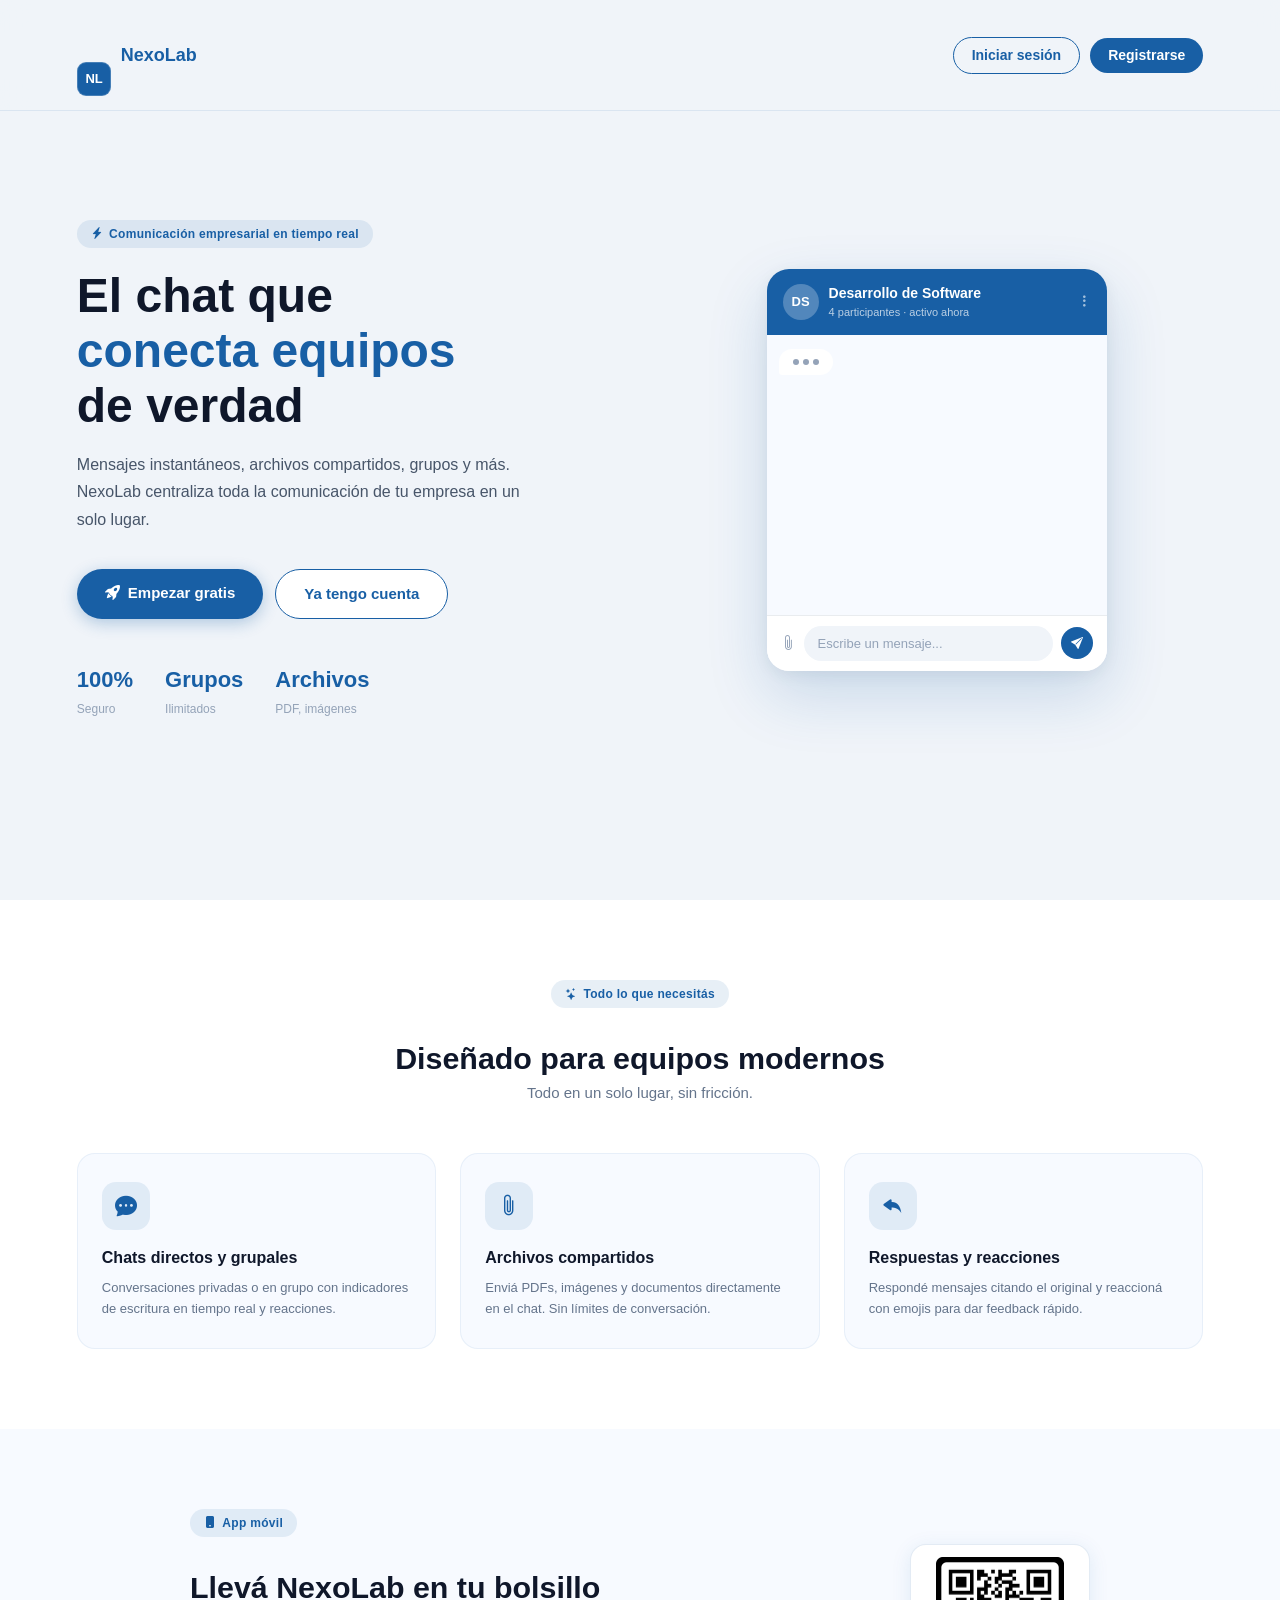
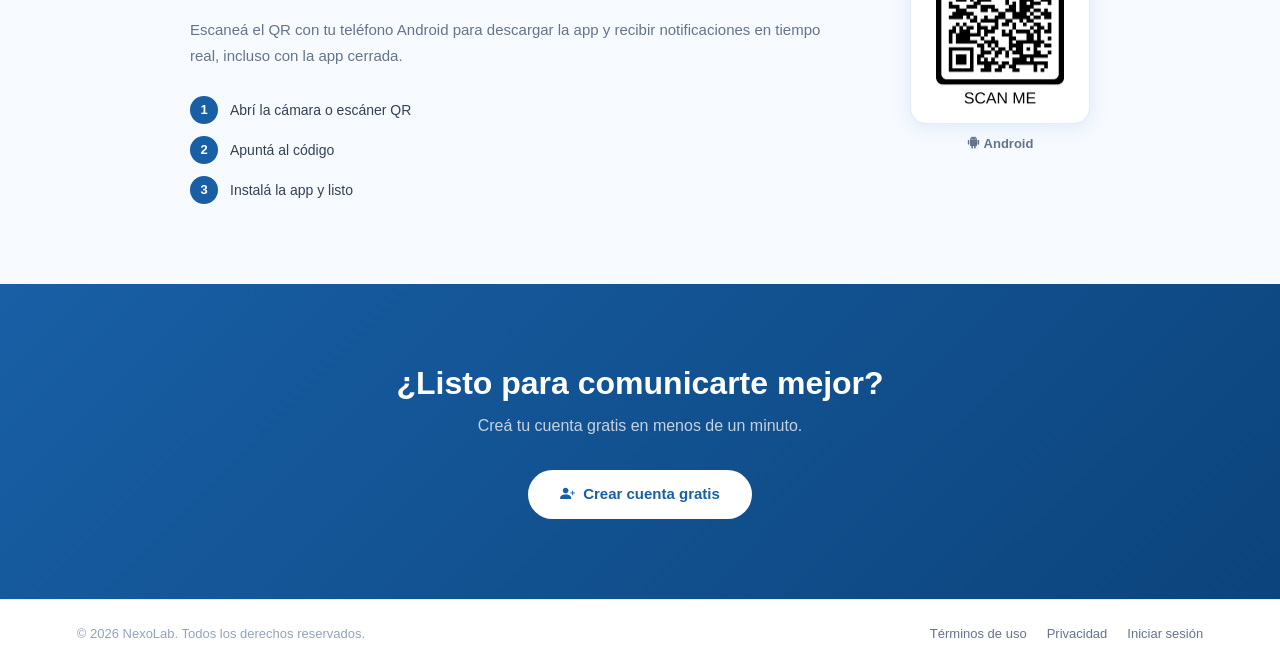
==== index.html @ 4e61223b "commit casi final" ====
<!DOCTYPE html>
<html lang="es">
<head>
  <meta charset="UTF-8"/>
  <meta name="viewport" content="width=device-width, initial-scale=1.0"/>
  <title>NexoLab — Comunicación empresarial</title>
  <link href="https://cdn.jsdelivr.net/npm/bootstrap@5.3.2/dist/css/bootstrap.min.css" rel="stylesheet"/>
  <link href="https://cdn.jsdelivr.net/npm/bootstrap-icons@1.11.3/font/bootstrap-icons.min.css" rel="stylesheet"/>
  <link href="styles.css" rel="stylesheet"/>
</head>
<body class="land-page">

  <!-- Navbar -->
  <nav class="land-nav">
    <a href="index.html" class="brand">
      <div class="brand-badge">NL</div>
      NexoLab
    </a>
    <div class="nav-links">
      <a href="login.html" class="btn-nav-login">Iniciar sesión</a>
      <a href="registro.html" class="btn-nav-reg">Registrarse</a>
    </div>
  </nav>

  <!-- Hero -->
  <section class="land-hero">
    <div class="hero-content">
      <div class="hero-badge">
        <i class="bi bi-lightning-charge-fill"></i>
        Comunicación empresarial en tiempo real
      </div>
      <h1 class="hero-title">
        El chat que<br/><span>conecta equipos</span><br/>de verdad
      </h1>
      <p class="hero-sub">
        Mensajes instantáneos, archivos compartidos, grupos y más.
        NexoLab centraliza toda la comunicación de tu empresa en un solo lugar.
      </p>
      <div class="hero-ctas">
        <a href="registro.html" class="btn-hero-primary">
          <i class="bi bi-rocket-takeoff-fill me-2"></i>Empezar gratis
        </a>
        <a href="login.html" class="btn-hero-secondary">
          Ya tengo cuenta
        </a>
      </div>
      <div class="hero-stats">
        <div class="hero-stat">
          <strong>100%</strong>
          <span>Seguro</span>
        </div>
        <div class="hero-stat">
          <strong>Grupos</strong>
          <span>Ilimitados</span>
        </div>
        <div class="hero-stat">
          <strong>Archivos</strong>
          <span>PDF, imágenes</span>
        </div>
      </div>
    </div>

    <!-- Mockup animado -->
    <div class="mockup-wrap">
      <div class="chat-mockup">
        <!-- Header -->
        <div class="mockup-header">
          <div class="mockup-avatar">DS</div>
          <div class="mockup-header-info">
            <div class="mockup-header-name">Desarrollo de Software</div>
            <div class="mockup-header-sub">4 participantes · activo ahora</div>
          </div>
          <i class="bi bi-three-dots-vertical" style="color:rgba(255,255,255,.6);font-size:14px"></i>
        </div>
        <!-- Mensajes -->
        <div class="mockup-msgs" id="mockup-msgs">
          <!-- Generados por JS -->
        </div>
        <!-- Input -->
        <div class="mockup-input-bar">
          <i class="bi bi-paperclip" style="color:#94A3B8;font-size:15px"></i>
          <div class="mockup-input">Escribe un mensaje...</div>
          <div class="mockup-send"><i class="bi bi-send-fill" style="font-size:12px"></i></div>
        </div>
      </div>
    </div>
  </section>

  <!-- Features -->
  <section class="land-features">
    <div style="text-align:center">
      <div class="hero-badge" style="justify-content:center">
        <i class="bi bi-stars"></i> Todo lo que necesitás
      </div>
      <h2 style="font-size:1.9rem;font-weight:800;color:#0F172A;margin-top:12px;margin-bottom:6px">
        Diseñado para equipos modernos
      </h2>
      <p style="color:#64748B;font-size:15px">Todo en un solo lugar, sin fricción.</p>
    </div>
    <div class="features-grid">
      <div class="feat-card">
        <div class="feat-icon"><i class="bi bi-chat-dots-fill"></i></div>
        <div class="feat-title">Chats directos y grupales</div>
        <div class="feat-desc">Conversaciones privadas o en grupo con indicadores de escritura en tiempo real y reacciones.</div>
      </div>
      <div class="feat-card">
        <div class="feat-icon"><i class="bi bi-paperclip"></i></div>
        <div class="feat-title">Archivos compartidos</div>
        <div class="feat-desc">Enviá PDFs, imágenes y documentos directamente en el chat. Sin límites de conversación.</div>
      </div>
      <div class="feat-card">
        <div class="feat-icon"><i class="bi bi-reply-fill"></i></div>
        <div class="feat-title">Respuestas y reacciones</div>
        <div class="feat-desc">Respondé mensajes citando el original y reaccioná con emojis para dar feedback rápido.</div>
      </div>
    </div>
  </section>

  <!-- Descarga app móvil -->
  <section class="land-mobile">
    <div class="mobile-inner">
      <div class="mobile-text">
        <div class="hero-badge">
          <i class="bi bi-phone-fill"></i> App móvil
        </div>
        <h2 class="mobile-title">Llevá NexoLab en tu bolsillo</h2>
        <p class="mobile-sub">
          Escaneá el QR con tu teléfono Android para descargar la app
          y recibir notificaciones en tiempo real, incluso con la app cerrada.
        </p>
        <div class="mobile-steps">
          <div class="mobile-step"><span>1</span> Abrí la cámara o escáner QR</div>
          <div class="mobile-step"><span>2</span> Apuntá al código</div>
          <div class="mobile-step"><span>3</span> Instalá la app y listo</div>
        </div>
      </div>
      <div class="mobile-qr-wrap">
        <img src="qr-app.png" alt="QR descarga NexoLab" class="qr-img"/>
        <p class="qr-label"><i class="bi bi-android2 me-1"></i>Android</p>
      </div>
    </div>
  </section>

  <!-- CTA final -->
  <section class="land-cta">
    <h2>¿Listo para comunicarte mejor?</h2>
    <p>Creá tu cuenta gratis en menos de un minuto.</p>
    <a href="registro.html" class="btn-cta-white">
      <i class="bi bi-person-plus-fill me-2"></i>Crear cuenta gratis
    </a>
  </section>

  <!-- Footer -->
  <footer class="land-footer">
    <span class="copy">&copy; 2026 NexoLab. Todos los derechos reservados.</span>
    <div class="links">
      <a href="#">Términos de uso</a>
      <a href="#">Privacidad</a>
      <a href="login.html">Iniciar sesión</a>
    </div>
  </footer>

  <script src="https://cdn.jsdelivr.net/npm/bootstrap@5.3.2/dist/js/bootstrap.bundle.min.js"></script>
  <script>
    // ── Mockup animado ──────────────────────────────────────
    const DEMO_MSGS = [
      { side:'in',  name:'María G.', ini:'MG', text:'¿Subieron el build nuevo al staging?' },
      { side:'out', text:'Sí, ya está. Probalo con el endpoint /api/v2' },
      { side:'in',  name:'Carlos R.', ini:'CR', text:'Perfecto, lo reviso ahora mismo 👍' },
      { side:'out', text:'Avisen cuando esté ok para hacer el deploy a prod' },
      { side:'in',  name:'María G.', ini:'MG', text:'Todo bien! Podemos deployar ✅' },
      { side:'out', text:'Genial. Deploy programado para las 18hs 🚀' },
    ];

    let msgIndex = 0;
    const container = document.getElementById('mockup-msgs');
    let typingEl = null;
    let animTimeout = null;

    function createTyping() {
      const el = document.createElement('div');
      el.className = 'mock-typing';
      el.style.opacity = '0';
      el.innerHTML = '<span></span><span></span><span></span>';
      return el;
    }

    function createBubble(msg) {
      const wrap = document.createElement('div');
      wrap.className = 'mock-msg ' + msg.side;
      wrap.style.opacity = '0';
      let inner = '';
      if (msg.side === 'in' && msg.name) {
        inner += `<div style="font-size:10px;color:#94A3B8;margin-bottom:2px;padding-left:2px">${msg.name}</div>`;
      }
      inner += `<div class="mock-bubble-txt">${msg.text}</div>`;
      inner += `<div class="mock-time">${currentTime()}</div>`;
      wrap.innerHTML = inner;
      return wrap;
    }

    function currentTime() {
      return new Date().toLocaleTimeString('es', { hour:'2-digit', minute:'2-digit' });
    }

    function showNext() {
      if (msgIndex >= DEMO_MSGS.length) {
        // reiniciar ciclo
        animTimeout = setTimeout(() => {
          container.innerHTML = '';
          msgIndex = 0;
          typingEl = null;
          animTimeout = setTimeout(showNext, 600);
        }, 2500);
        return;
      }

      const msg = DEMO_MSGS[msgIndex];

      // Mostrar typing indicator antes del mensaje
      typingEl = createTyping();
      container.appendChild(typingEl);
      container.scrollTop = container.scrollHeight;
      setTimeout(() => { typingEl.style.opacity = '1'; }, 50);

      animTimeout = setTimeout(() => {
        if (typingEl && typingEl.parentNode) typingEl.remove();
        typingEl = null;

        const bubble = createBubble(msg);
        container.appendChild(bubble);
        container.scrollTop = container.scrollHeight;
        // Fade in
        requestAnimationFrame(() => {
          requestAnimationFrame(() => {
            bubble.style.transition = 'opacity .3s, transform .3s';
            bubble.style.transform = 'translateY(0)';
            bubble.style.opacity = '1';
          });
        });
        bubble.style.transform = 'translateY(8px)';

        msgIndex++;
        animTimeout = setTimeout(showNext, 1400);
      }, 900);
    }

    // Iniciar animación
    setTimeout(showNext, 800);
  </script>
</body>
</html>
---- styles.css ----
/* Estilos comunes para ChatEmpresa */

:root {
  --primary: #185FA5;
  --primary-dark: #0C447C;
  --primary-light: #B5D4F4;
  --bg: #F0F4F9;
}

body {
  background: var(--bg);
  font-family: 'Segoe UI', sans-serif;
}

/* Logo */
.logo-box {
  width: 60px;
  height: 60px;
  background: var(--primary);
  border-radius: 16px;
  display: flex;
  align-items: center;
  justify-content: center;
  margin: 0 auto 12px;
}

.logo-box span {
  color: #fff;
  font-size: 20px;
  font-weight: 700;
}

/* Formularios */
.form-control:focus,
.form-select:focus {
  border-color: var(--primary);
  box-shadow: 0 0 0 3px rgba(24, 95, 165, .12);
}

.form-label {
  font-size: 13px;
  font-weight: 500;
  color: #444;
  margin-bottom: 4px;
}

/* Botones */
.btn-primary-custom {
  background: var(--primary);
  border: none;
  border-radius: 10px;
  padding: 12px;
  font-size: 15px;
  font-weight: 500;
  width: 100%;
  color: #fff;
  transition: background .2s;
}

.btn-primary-custom:hover {
  background: var(--primary-dark);
}

.btn-primary-custom:disabled {
  background: #b0c4d8;
  cursor: default;
}

/* Navbar */
.navbar {
  background: var(--primary) !important;
}

.back-link {
  color: var(--primary-light) !important;
  text-decoration: none;
  font-size: 20px;
}

.back-link:hover {
  color: #fff !important;
}

.navbar-title {
  color: #fff;
  font-size: 16px;
  font-weight: 500;
}

/* Alertas */
.alert-danger {
  font-size: 13px;
  border-radius: 8px;
}

/* Spinner */
.spinner-border-sm {
  width: 16px;
  height: 16px;
}

/* Enlaces */
.link-forgot,
.link-login a {
  font-size: 13px;
  color: var(--primary);
  text-decoration: none;
}

.link-forgot:hover,
.link-login a:hover {
  text-decoration: underline;
}

.link-login {
  font-size: 13px;
  color: #666;
  text-align: center;
  margin-top: 12px;
}

/* Divider */
.divider-text {
  display: flex;
  align-items: center;
  gap: 10px;
  color: #aaa;
  font-size: 12px;
  margin: 14px 0;
}

.divider-text hr {
  flex: 1;
  border-color: #eee;
}

/* Avatar */
.avatar {
  width: 48px;
  height: 48px;
  border-radius: 50%;
  display: flex;
  align-items: center;
  justify-content: center;
  font-size: 15px;
  font-weight: 600;
  flex-shrink: 0;
  position: relative;
}

.avatar.group {
  background: #E6F1FB;
  color: #0C447C;
}

.avatar.private {
  background: #EEEDFE;
  color: #3C3489;
}

.online-dot {
  width: 12px;
  height: 12px;
  border-radius: 50%;
  background: #22C55E;
  border: 2px solid #fff;
  position: absolute;
  bottom: 0;
  right: 0;
}

/* Tarjetas */
.conv-card,
.section-card {
  background: #fff;
  border-radius: 12px;
  padding: 14px 16px;
  border: 0.5px solid #e8e8e8;
  text-decoration: none;
  color: inherit;
  transition: box-shadow .15s, transform .1s;
}

.conv-card:hover {
  box-shadow: 0 4px 16px rgba(24, 95, 165, .1);
  transform: translateY(-1px);
}

.section-card {
  overflow: hidden;
  margin-bottom: 12px;
}

.section-label {
  font-size: 11px;
  font-weight: 600;
  color: #999;
  letter-spacing: .5px;
  text-transform: uppercase;
  padding: 12px 16px 4px;
}

/* Badges */
.unread-badge {
  background: var(--primary);
  color: #fff;
  font-size: 11px;
  font-weight: 600;
  border-radius: 10px;
  padding: 2px 7px;
  min-width: 20px;
  text-align: center;
}

.group-tag {
  background: #E6F1FB;
  color: #0C447C;
  font-size: 10px;
  font-weight: 600;
  border-radius: 4px;
  padding: 1px 6px;
}

/* ── Panel de Administración ──────────────────────────────── */
.admin-navbar {
  background: var(--primary);
  padding: 0 24px;
  height: 56px;
  display: flex;
  align-items: center;
  justify-content: space-between;
  box-shadow: 0 2px 8px rgba(0,0,0,.15);
}
.admin-navbar .brand {
  color: #fff;
  font-weight: 700;
  font-size: 17px;
  display: flex;
  align-items: center;
  gap: 10px;
}
.admin-navbar .brand span {
  background: rgba(255,255,255,.2);
  border-radius: 8px;
  padding: 4px 10px;
  font-size: 13px;
}
.admin-username { color: rgba(255,255,255,.85); font-size: 13px; }
.admin-exit-btn { background: rgba(255,255,255,.15); color: #fff; border: none; border-radius: 8px; }
.admin-exit-btn:hover { background: rgba(255,255,255,.25); color: #fff; }
.admin-container { max-width: 1100px; margin: 32px auto; padding: 0 16px; }
.admin-subtitle { font-size: 13px; }
.logo-box-sm { width: 32px; height: 32px; font-size: 12px; }

/* Stats */
.stat-card {
  background: #fff;
  border-radius: 14px;
  padding: 24px;
  box-shadow: 0 2px 12px rgba(24,95,165,.08);
  display: flex;
  align-items: center;
  gap: 16px;
}
.stat-icon {
  width: 52px; height: 52px; border-radius: 12px;
  display: flex; align-items: center; justify-content: center;
  font-size: 22px; flex-shrink: 0;
}
.stat-icon.blue   { background: #E6F1FB; color: var(--primary); }
.stat-icon.green  { background: #E1F5EE; color: #085041; }
.stat-icon.orange { background: #FAEEDA; color: #633806; }
.stat-desc { font-size: 12px; }

/* Tabla */
.table-card {
  background: #fff;
  border-radius: 14px;
  box-shadow: 0 2px 12px rgba(24,95,165,.08);
  overflow: hidden;
}
.table-card-header {
  padding: 20px 24px 16px;
  border-bottom: 1px solid #f0f0f0;
  display: flex;
  align-items: center;
  justify-content: space-between;
}
.table-title    { font-size: 15px; }
.admin-table    { font-size: 13px; }
.table-thead    { background: #f8f9fa; }
.table-col-header { font-weight: 600; color: #555; }
.td-mid         { vertical-align: middle; }
.td-actions     { vertical-align: middle; text-align: right; padding-right: 16px !important; }
.cargo-cell     { color: #444; }
.date-cell      { color: #888; font-size: 12px; }
.user-email     { font-size: 11px; }
.btn-edit       { font-size: 12px; }

/* Estado online */
.estado-indicator { display: inline-flex; align-items: center; gap: 5px; font-size: 12px; }
.estado-dot       { width: 8px; height: 8px; border-radius: 50%; display: inline-block; }

/* Badges de sector */
.sector-badge {
  font-size: 11px; font-weight: 600;
  padding: 3px 10px; border-radius: 20px; display: inline-block;
}
.sector-SISTEMAS    { background: #E6F1FB; color: #0C447C; }
.sector-RRHH        { background: #FBEAF0; color: #72243E; }
.sector-FINANZAS    { background: #E1F5EE; color: #085041; }
.sector-OPERACIONES { background: #FAEEDA; color: #633806; }
.sector-SIN_ASIGNAR { background: #f0f0f0; color: #888; }

/* Avatar pequeño en tabla */
.user-avatar-sm {
  width: 34px; height: 34px; border-radius: 50%;
  background: #E6F1FB; color: #0C447C;
  font-size: 12px; font-weight: 700;
  display: flex; align-items: center; justify-content: center;
  flex-shrink: 0;
}

/* Modal overlay */
.modal-overlay {
  display: none; position: fixed; inset: 0;
  background: rgba(0,0,0,.4); z-index: 1000;
  align-items: center; justify-content: center;
}
.modal-overlay.open { display: flex; }
.modal-box {
  background: #fff; border-radius: 14px;
  padding: 28px; width: 100%; max-width: 420px;
  box-shadow: 0 8px 32px rgba(0,0,0,.18);
}
.btn-admin-primary        { background: var(--primary); color: #fff; border: none; }
.btn-admin-primary:hover  { background: var(--primary-dark); color: #fff; }
.modal-box-wide           { max-width: 620px; }
.mensajes-cantidad-input  { width: 80px; }
.mensajes-list-scroll     { max-height: 400px; overflow-y: auto; }
.mensajes-label-text      { font-size: 14px; }

/* Tarjetas de mensajes en panel admin */
.msg-admin-card {
  border: 1px solid #eee;
  border-radius: 10px;
  padding: 12px 14px;
  background: #fafafa;
}
.msg-admin-card .msg-meta  { font-size: 11px; color: #aaa; }
.msg-admin-card .msg-chat  { font-size: 11px; font-weight: 600; color: var(--primary); }
.msg-admin-card .msg-body  { font-size: 13px; color: #333; margin-top: 4px; word-break: break-word; }

/* Requisitos de contraseña */
.req-item     { font-size: 12px; color: #aaa; transition: color .2s; }
.req-item.ok  { color: #198754; }
.req-item i   { margin-right: 4px; }

/* Búsqueda */
.search-wrap    { position: relative; }
.search-wrap .bi { position: absolute; left: 11px; top: 50%; transform: translateY(-50%); color: #aaa; }
.search-input {
  border: 1px solid #e0e0e0; border-radius: 8px;
  padding: 7px 14px 7px 36px; font-size: 13px;
  background: #f8f9fa; outline: none; width: 220px;
}

/* FAB */
.fab {
  width: 52px;
  height: 52px;
  border-radius: 50%;
  background: var(--primary);
  color: #fff;
  border: none;
  font-size: 22px;
  display: flex;
  align-items: center;
  justify-content: center;
  box-shadow: 0 4px 16px rgba(24, 95, 165, .35);
  cursor: pointer;
  transition: background .2s, transform .1s;
  flex-shrink: 0;
}

.fab:hover {
  background: var(--primary-dark);
  transform: scale(1.08);
}

/* ── Chat ────────────────────────────────────────────────── */
.chat-navbar { background: var(--primary); padding: 10px 16px; display: flex; align-items: center; gap: 12px; flex-shrink: 0; }
.back-btn { color: var(--primary-light); font-size: 20px; text-decoration: none; }
.back-btn:hover { color: #fff; }
.chat-avatar { width: 38px; height: 38px; border-radius: 50%; background: var(--primary-dark); color: var(--primary-light); display: flex; align-items: center; justify-content: center; font-size: 13px; font-weight: 600; flex-shrink: 0; }
.chat-title { color: #fff; font-size: 15px; font-weight: 600; line-height: 1.2; }
.chat-sub   { color: var(--primary-light); font-size: 11px; }

.nav-status-dot {
  width: 7px;
  height: 7px;
  border-radius: 50%;
  display: inline-block;
  flex-shrink: 0;
}
.nav-status-dot.disponible  { background: #22C55E; }
.nav-status-dot.ocupado     { background: #F59E0B; }
.nav-status-dot.en_reunion  { background: #EF4444; }
.nav-status-dot.desconectado{ background: #9CA3AF; }

.messages-area { flex: 1; overflow-y: auto; padding: 16px; display: flex; flex-direction: column; gap: 4px; }
.messages-area::-webkit-scrollbar { width: 4px; }
.messages-area::-webkit-scrollbar-thumb { background: #ccc; border-radius: 4px; }

.msg-wrap     { display: flex; flex-direction: column; }
.msg-wrap.out { align-items: flex-end; }
.msg-wrap.in  { align-items: flex-start; }

.bubble {
  max-width: 72%;
  padding: 9px 13px;
  border-radius: 16px;
  font-size: 14px;
  line-height: 1.4;
  word-break: break-word;
}
.bubble.out { background: var(--primary); color: #fff; border-bottom-right-radius: 4px; }
.bubble.in  { background: #fff; color: #1a1a2e; border-bottom-left-radius: 4px; border: 0.5px solid #e0e0e0; }

.msg-sender { font-size: 11px; font-weight: 600; color: var(--primary); margin-bottom: 3px; }
.msg-time   { font-size: 10px; margin-top: 4px; text-align: right; }
.msg-time.out { color: rgba(255,255,255,.65); }
.msg-time.in  { color: #aaa; }

.date-sep     { display: flex; align-items: center; gap: 10px; margin: 12px 0; }
.date-sep span { font-size: 11px; color: #aaa; white-space: nowrap; }
.date-sep hr  { flex: 1; border-color: #ddd; margin: 0; }

.attachment-bubble { display: flex; align-items: center; gap: 10px; background: rgba(255,255,255,.15); border-radius: 8px; padding: 8px 10px; margin-top: 6px; }
.attachment-bubble.in { background: #F0F4F9; }
.file-icon { width: 34px; height: 34px; border-radius: 7px; display: flex; align-items: center; justify-content: center; font-size: 16px; }

/* Layout flex para adjunto */
.attachment-bubble {
    display: flex;
    align-items: center;
    gap: 8px;
}

/* Vista previa de archivo antes de enviar */
.file-preview {
  margin-top: 8px;
  padding: 8px 12px;
  background: var(--input-bg, #f5f5f5);
  border-radius: 6px;
  border-left: 3px solid var(--primary);
  display: flex;
  align-items: center;
  gap: 10px;
  font-size: 13px;
  animation: slideIn 0.2s ease;
}

.file-preview i {
  color: var(--primary);
  font-size: 18px;
}

.file-preview span {
  flex: 1;
  word-break: break-all;
}

.input-bar  { background: #fff; border-top: 1px solid #e0e0e0; padding: 10px 12px; display: flex; align-items: center; gap: 8px; flex-shrink: 0; }
.msg-input  { flex: 1; border: 1px solid #ddd; border-radius: 24px; padding: 9px 16px; font-size: 14px; outline: none; resize: none; max-height: 100px; }
.msg-input:focus { border-color: var(--primary); }
.send-btn   { width: 42px; height: 42px; border-radius: 50%; background: var(--primary); color: #fff; border: none; display: flex; align-items: center; justify-content: center; font-size: 17px; cursor: pointer; flex-shrink: 0; transition: background .2s; }
.send-btn:hover { background: var(--primary-dark); }
.attach-btn { color: #aaa; font-size: 20px; background: none; border: none; cursor: pointer; padding: 4px; }
.attach-btn:hover { color: var(--primary); }

/* Búsqueda en chat */
.chat-search-bar { background: var(--primary-dark); padding: 8px 12px; display: none; align-items: center; gap: 8px; flex-shrink: 0; }
.chat-search-bar.open { display: flex; }
.chat-search-input { flex: 1; background: rgba(255,255,255,.15); border: none; border-radius: 20px; padding: 7px 14px; color: #fff; font-size: 13px; outline: none; }
.chat-search-input::placeholder { color: rgba(255,255,255,.5); }
.search-nav-count { color: rgba(255,255,255,.75); font-size: 12px; white-space: nowrap; min-width: 52px; text-align: right; }
.search-nav-btn { background: none; border: none; color: rgba(255,255,255,.75); font-size: 16px; cursor: pointer; padding: 2px 3px; line-height: 1; }
.search-nav-btn:disabled { opacity: .3; cursor: default; }
.search-nav-btn:not(:disabled):hover { color: #fff; }

mark.search-hit { background: #FFE566; color: #1a1a2e; border-radius: 2px; padding: 0 1px; }
.msg-wrap.search-current .bubble { outline: 2px solid #FFD700; outline-offset: 2px; }

/* Banner modo demo */
.demo-banner {
  background: #FFF3CD;
  border-bottom: 1px solid #FFDFA0;
  padding: 8px 16px;
  display: flex;
  align-items: center;
  gap: 8px;
  font-size: 12px;
  color: #7A4F00;
  flex-shrink: 0;
}
.demo-banner i { font-size: 14px; color: #F59E0B; flex-shrink: 0; }
.demo-banner strong { font-weight: 600; }

/* Emoji picker */
.emoji-picker {
  position: absolute;
  bottom: 64px;
  left: 12px;
  background: #fff;
  border: 1px solid #e0e0e0;
  border-radius: 14px;
  padding: 10px 12px;
  box-shadow: 0 4px 20px rgba(0,0,0,.12);
  display: none;
  flex-wrap: wrap;
  gap: 4px;
  width: 252px;
  z-index: 100;
}
.emoji-picker.open { display: flex; }
.emoji-btn {
  width: 36px; height: 36px;
  font-size: 20px;
  border: none;
  background: none;
  border-radius: 8px;
  cursor: pointer;
  display: flex;
  align-items: center;
  justify-content: center;
  transition: background .1s;
}
.emoji-btn:hover { background: #f0f4f9; }

/* ── Conversations ──────────────────────────────────────── */
.navbar-brand { color: #fff !important; font-weight: 600; font-size: 17px; }

.user-initials {
  width: 34px; height: 34px; border-radius: 50%;
  background: var(--primary-dark);
  color: var(--primary-light);
  display: flex; align-items: center; justify-content: center;
  font-size: 12px; font-weight: 600;
}

.main-layout { max-width: 860px; margin: 24px auto; padding: 0 16px; }

.search-box .form-control:focus {
  border-color: var(--primary);
  box-shadow: 0 0 0 3px rgba(24,95,165,.12);
}

.nav-tabs { border-bottom: 1px solid #e0e0e0; }
.nav-tabs .nav-link { color: #888; border: none; border-bottom: 2px solid transparent; font-size: 14px; }
.nav-tabs .nav-link.active { color: var(--primary); border-bottom-color: var(--primary); font-weight: 500; background: none; }

.conv-name    { font-size: 15px; font-weight: 500; color: #1a1a2e; }
.conv-preview { font-size: 13px; color: #888; white-space: nowrap; overflow: hidden; text-overflow: ellipsis; max-width: 260px; }
.conv-time    { font-size: 11px; color: #aaa; white-space: nowrap; }

/* ── Chat page layout ───────────────────────────────────── */
body.chat-page { height: 100vh; display: flex; flex-direction: column; overflow: hidden; }

/* ── Login page layout ──────────────────────────────────── */
body.login-page { min-height: 100vh; display: flex; margin: 0; padding: 0; }

/* ── Login split screen ─────────────────────────────────── */
.login-left {
  flex: 0 0 52%;
  background: linear-gradient(145deg, #0C447C 0%, #185FA5 55%, #2176C7 100%);
  display: flex;
  flex-direction: column;
  justify-content: center;
  padding: 60px 56px;
  position: relative;
  overflow: hidden;
}

.login-left::before,
.login-left::after {
  content: '';
  position: absolute;
  border-radius: 50%;
  background: rgba(255,255,255,.06);
}
.login-left::before { width: 420px; height: 420px; top: -120px; right: -100px; }
.login-left::after  { width: 280px; height: 280px; bottom: -80px; left: -60px; }

.brand-logo {
  width: 64px; height: 64px;
  background: rgba(255,255,255,.15);
  border-radius: 18px;
  display: flex; align-items: center; justify-content: center;
  font-size: 24px; font-weight: 800; color: #fff;
  margin-bottom: 28px;
  -webkit-backdrop-filter: blur(8px);
  backdrop-filter: blur(8px);
  border: 1px solid rgba(255,255,255,.2);
}

.brand-title {
  font-size: 2.2rem;
  font-weight: 800;
  color: #fff;
  margin-bottom: 10px;
  line-height: 1.15;
}

.brand-subtitle {
  font-size: 1rem;
  color: rgba(255,255,255,.72);
  margin-bottom: 48px;
  line-height: 1.6;
}

.feature-list { list-style: none; padding: 0; margin: 0; }
.feature-list li {
  display: flex;
  align-items: flex-start;
  gap: 14px;
  margin-bottom: 22px;
  color: rgba(255,255,255,.88);
  font-size: 0.95rem;
}

.feature-icon {
  width: 38px; height: 38px;
  background: rgba(255,255,255,.15);
  border-radius: 10px;
  display: flex; align-items: center; justify-content: center;
  font-size: 17px;
  flex-shrink: 0;
  -webkit-backdrop-filter: blur(4px);
  backdrop-filter: blur(4px);
}

.feature-text strong { display: block; font-weight: 600; color: #fff; }
.feature-text span   { font-size: 0.82rem; color: rgba(255,255,255,.65); }

.brand-badge {
  margin-top: 48px;
  display: inline-flex;
  align-items: center;
  gap: 8px;
  background: rgba(255,255,255,.1);
  border: 1px solid rgba(255,255,255,.2);
  border-radius: 20px;
  padding: 6px 16px;
  color: rgba(255,255,255,.8);
  font-size: 12px;
  -webkit-backdrop-filter: blur(4px);
  backdrop-filter: blur(4px);
}

.login-right {
  flex: 1;
  display: flex;
  align-items: center;
  justify-content: center;
  padding: 40px 32px;
  background: #fff;
}

body.dark .login-right { background: #0F172A; }

.login-form-wrap { width: 100%; max-width: 380px; }

.login-form-wrap h2 {
  font-size: 1.6rem;
  font-weight: 700;
  color: #1a1a2e;
  margin-bottom: 6px;
}
body.dark .login-form-wrap h2 { color: #E2E8F0; }

.login-form-wrap .sub {
  font-size: 14px;
  color: #888;
  margin-bottom: 32px;
}
body.dark .login-form-wrap .sub { color: #94A3B8; }

.theme-toggle-right {
  position: absolute;
  top: 20px;
  right: 24px;
  background: none;
  border: 1px solid #e0e0e0;
  color: #666;
  font-size: 16px;
  cursor: pointer;
  padding: 6px 10px;
  border-radius: 8px;
  transition: background .15s;
}
body.dark .theme-toggle-right { border-color: #334155; color: #94A3B8; }
.theme-toggle-right:hover { background: #f0f4f9; }
body.dark .theme-toggle-right:hover { background: #1E293B; }

@media (max-width: 768px) {
  .login-left  { display: none; }
  .login-right { padding: 40px 24px; }
}

/* ── Dark mode ───────────────────────────────────────────── */
body.dark {
  background: #0F172A;
  color: #E2E8F0;
}

body.dark .conv-card,
body.dark .section-card,
body.dark .modal-box,
body.dark .login-card,
body.dark .register-card,
body.dark .welcome-card,
body.dark .stat-card,
body.dark .table-card,
body.dark .msg-admin-card,
body.dark .participants-sheet {
  background: #1E293B;
  border-color: #334155;
  color: #E2E8F0;
}

body.dark .conv-name  { color: #E2E8F0; }
body.dark .conv-preview,
body.dark .conv-time  { color: #94A3B8; }
body.dark .text-muted { color: #94A3B8 !important; }
body.dark .form-label { color: #94A3B8; }

body.dark .form-control,
body.dark .msg-input,
body.dark .chat-search-input {
  background: #0F172A;
  border-color: #334155;
  color: #E2E8F0;
}
body.dark .form-control::placeholder,
body.dark .msg-input::placeholder    { color: #475569; }
body.dark .form-control:focus,
body.dark .msg-input:focus            { border-color: var(--primary); background: #0F172A; color: #E2E8F0; }

body.dark .input-group-text {
  background: #1E293B;
  border-color: #334155;
  color: #94A3B8;
}

body.dark .search-box .form-control,
body.dark .search-box .input-group-text {
  background: #1E293B;
  border-color: #334155;
  color: #E2E8F0;
}

body.dark .search-input {
  background: #1E293B;
  border-color: #334155;
  color: #E2E8F0;
}

body.dark .nav-tabs              { border-color: #334155; }
body.dark .nav-tabs .nav-link   { color: #94A3B8; }
body.dark .nav-tabs .nav-link.active { color: #60A5FA; border-bottom-color: #60A5FA; background: none; }

body.dark .messages-area { background: #0F172A; }
body.dark .bubble.in {
  background: #1E293B;
  color: #E2E8F0;
  border-color: #334155;
}
body.dark .input-bar {
  background: #1E293B;
  border-top-color: #334155;
}
body.dark .attach-btn { color: #64748B; }
body.dark .attach-btn:hover { color: var(--primary-light); }

body.dark .date-sep span { color: #64748B; }
body.dark .date-sep hr   { border-color: #334155; }

body.dark .modal-overlay { background: rgba(0,0,0,.65); }

body.dark .profile-row {
  border-color: #334155;
  color: #E2E8F0;
}
body.dark .profile-row:hover { background: #0F172A; }

body.dark .section-label { color: #64748B; }

body.dark .table         { color: #E2E8F0; }
body.dark .table-thead   { background: #0F172A; }
body.dark .table > :not(caption) > * > * { background: transparent; border-color: #334155; color: #E2E8F0; }
body.dark .table-striped > tbody > tr:nth-of-type(odd) > * { background-color: rgba(255,255,255,.03); }

body.dark .btn-light     { background: #334155; color: #E2E8F0; border-color: #475569; }
body.dark .btn-light:hover { background: #475569; }
body.dark .btn-outline-secondary { border-color: #475569; color: #94A3B8; }
body.dark .btn-outline-secondary:hover { background: #334155; color: #E2E8F0; }

body.dark footer { background: #1E293B !important; border-top-color: #334155 !important; color: #64748B; }
body.dark footer a { color: #60A5FA !important; }

body.dark .chat-dropdown {
  background: #1E293B;
  box-shadow: 0 4px 20px rgba(0,0,0,.4);
}
body.dark .chat-dropdown-item       { color: #E2E8F0; }
body.dark .chat-dropdown-item:hover { background: #0F172A; }
body.dark .chat-dropdown-item.danger       { color: #F87171; }
body.dark .chat-dropdown-item.danger:hover { background: rgba(239,68,68,.1); }

body.dark .emoji-picker {
  background: #1E293B;
  border-color: #334155;
  box-shadow: 0 4px 20px rgba(0,0,0,.4);
}
body.dark .emoji-btn:hover { background: #0F172A; }

body.dark .fab-option-label { background: #1E293B; color: #E2E8F0; box-shadow: 0 2px 8px rgba(0,0,0,.4); }
body.dark .fab-option-btn   { background: var(--primary-dark); }

body.dark .chips-container { background: #0F172A; border-color: #334155; }
body.dark .user-result-card:hover { background: #0F172A; }

body.dark .participants-sheet-header { border-color: #334155; }

body.dark .req-item       { color: #64748B; }
body.dark .req-item.ok    { color: #34D399; }

body.dark .strength-bar   { background: #334155; }

body.dark .alert-danger   { background: #2D1B1B; border-color: #7F1D1D; color: #FCA5A5; }

body.dark .admin-navbar   { background: #0C447C !important; }

/* Dark mode toggle button */
.theme-toggle {
  background: none;
  border: none;
  color: var(--primary-light);
  font-size: 18px;
  cursor: pointer;
  padding: 4px 6px;
  border-radius: 8px;
  transition: background .15s, color .15s;
  line-height: 1;
}
.theme-toggle:hover { background: rgba(255,255,255,.12); color: #fff; }

/* ── Typing indicator ───────────────────────────────────── */
.typing-indicator {
  min-height: 20px;
  padding: 0 16px 4px;
  font-size: 12px;
  color: #888;
  font-style: italic;
  flex-shrink: 0;
}
body.dark .typing-indicator { color: #94A3B8; }

/* ── Reacciones ─────────────────────────────────────────── */
.msg-bubble-row {
  display: flex;
  align-items: flex-end;
  gap: 4px;
}
.msg-wrap.out .msg-bubble-row { flex-direction: row-reverse; }

.reaction-trigger {
  opacity: 0;
  background: none;
  border: none;
  font-size: 15px;
  cursor: pointer;
  padding: 2px 4px;
  border-radius: 50%;
  transition: opacity .15s, background .1s;
  flex-shrink: 0;
}
.msg-wrap:hover .reaction-trigger { opacity: 1; }
.reaction-trigger:hover { background: rgba(0,0,0,.07); }
body.dark .reaction-trigger:hover { background: rgba(255,255,255,.1); }

.msg-reactions {
  display: flex;
  flex-wrap: wrap;
  gap: 4px;
  margin-top: 3px;
  padding: 0 6px;
}
.msg-wrap.out .msg-reactions { justify-content: flex-end; }

.reaction-pill {
  background: #f0f4f9;
  border: 1.5px solid #e0e8f0;
  border-radius: 12px;
  padding: 1px 8px;
  font-size: 13px;
  cursor: pointer;
  transition: background .1s, border-color .1s;
  line-height: 1.6;
}
.reaction-pill.mine  { background: #E6F1FB; border-color: var(--primary); }
.reaction-pill:hover { background: #dde8f5; }
body.dark .reaction-pill      { background: #1E293B; border-color: #334155; color: #E2E8F0; }
body.dark .reaction-pill.mine { background: #1a3a5c; border-color: var(--primary); }

.reaction-picker {
  position: fixed;
  background: #fff;
  border-radius: 28px;
  box-shadow: 0 4px 20px rgba(0,0,0,.18);
  display: flex;
  gap: 2px;
  padding: 6px 10px;
  z-index: 500;
  animation: fadeInUp .12s ease;
}
.reaction-picker button {
  background: none;
  border: none;
  font-size: 22px;
  cursor: pointer;
  padding: 4px 5px;
  border-radius: 8px;
  transition: background .1s, transform .12s;
  line-height: 1;
}
.reaction-picker button:hover { background: #f0f0f0; transform: scale(1.25); }
body.dark .reaction-picker { background: #1E293B; box-shadow: 0 4px 20px rgba(0,0,0,.5); }
body.dark .reaction-picker button:hover { background: #0F172A; }

@keyframes fadeInUp {
  from { opacity: 0; transform: translateY(6px); }
  to   { opacity: 1; transform: translateY(0); }
}

/* ── Skeleton loading ────────────────────────────────────── */
@keyframes skeleton-shimmer {
  0%   { background-position: -600px 0; }
  100% { background-position:  600px 0; }
}

.skeleton {
  background: linear-gradient(90deg, #e8edf2 25%, #f5f7fa 50%, #e8edf2 75%);
  background-size: 600px 100%;
  animation: skeleton-shimmer 1.5s infinite linear;
  border-radius: 6px;
}

body.dark .skeleton {
  background: linear-gradient(90deg, #1E293B 25%, #334155 50%, #1E293B 75%);
  background-size: 600px 100%;
}

.skeleton-avatar {
  width: 48px;
  height: 48px;
  border-radius: 50%;
  flex-shrink: 0;
}

.skeleton-line { height: 11px; }

.skeleton-conv-card {
  display: flex;
  align-items: center;
  gap: 14px;
  padding: 14px 16px;
  border-radius: 12px;
  background: #fff;
  border: 0.5px solid #e8e8e8;
}

body.dark .skeleton-conv-card { background: #1E293B; border-color: #334155; }

.skeleton-bubble {
  border-radius: 16px;
  margin-bottom: 4px;
}

/* ── User search results ────────────────────────────────── */
.user-result-card {
  display: flex;
  align-items: center;
  gap: 12px;
  padding: 10px 12px;
  border-radius: 10px;
  cursor: pointer;
  transition: background .15s;
}

.user-result-card:hover { background: #f0f4f9; }

.avatar-sm {
  width: 38px;
  height: 38px;
  border-radius: 50%;
  background: #E6F1FB;
  color: #0C447C;
  font-size: 13px;
  font-weight: 700;
  display: flex;
  align-items: center;
  justify-content: center;
  flex-shrink: 0;
}

/* ── FAB speed-dial ─────────────────────────────────────── */
.fab-container {
  position: fixed;
  bottom: 28px;
  right: 28px;
  display: flex;
  flex-direction: column;
  align-items: flex-end;
  gap: 12px;
  z-index: 200;
}

.fab-menu {
  display: flex;
  flex-direction: column;
  align-items: flex-end;
  gap: 10px;
  pointer-events: none;
  opacity: 0;
  transform: translateY(12px);
  transition: opacity .2s, transform .2s;
}

.fab-menu.open {
  pointer-events: auto;
  opacity: 1;
  transform: translateY(0);
}

.fab-option {
  display: flex;
  align-items: center;
  gap: 10px;
  cursor: pointer;
}

.fab-option-label {
  background: #fff;
  color: #1a1a2e;
  font-size: 13px;
  font-weight: 500;
  padding: 5px 12px;
  border-radius: 20px;
  box-shadow: 0 2px 8px rgba(0,0,0,.15);
  white-space: nowrap;
}

.fab-option-btn {
  width: 42px;
  height: 42px;
  border-radius: 50%;
  background: var(--primary-dark);
  color: #fff;
  border: none;
  font-size: 18px;
  display: flex;
  align-items: center;
  justify-content: center;
  box-shadow: 0 3px 10px rgba(0,0,0,.2);
  pointer-events: none;
  flex-shrink: 0;
}

.fab-rotate { transform: rotate(45deg); transition: transform .2s; }

/* ── Group modal ────────────────────────────────────────── */
.step-indicator {
  display: flex;
  gap: 6px;
  justify-content: center;
  margin-bottom: 16px;
}

.step-dot {
  width: 8px;
  height: 8px;
  border-radius: 50%;
  background: #e0e0e0;
  transition: background .2s;
}

.step-dot.active { background: var(--primary); }

.chips-container {
  display: flex;
  flex-wrap: wrap;
  gap: 6px;
  min-height: 36px;
  padding: 6px 8px;
  border: 1px solid #e0e0e0;
  border-radius: 10px;
  background: #f8f9fa;
  margin-bottom: 10px;
}

.member-chip {
  display: flex;
  align-items: center;
  gap: 5px;
  background: var(--primary);
  color: #fff;
  font-size: 12px;
  font-weight: 500;
  padding: 3px 8px 3px 10px;
  border-radius: 20px;
}

.member-chip button {
  background: none;
  border: none;
  color: rgba(255,255,255,.8);
  font-size: 14px;
  line-height: 1;
  cursor: pointer;
  padding: 0;
  display: flex;
  align-items: center;
}

.member-chip button:hover { color: #fff; }

/* ── Chat — group options menu ──────────────────────────── */
.chat-menu-btn {
  background: none;
  border: none;
  color: var(--primary-light);
  font-size: 20px;
  cursor: pointer;
  padding: 4px;
  margin-left: auto;
}

.chat-menu-btn:hover { color: #fff; }

.chat-dropdown {
  position: absolute;
  top: 52px;
  right: 12px;
  background: #fff;
  border-radius: 10px;
  box-shadow: 0 4px 20px rgba(0,0,0,.15);
  z-index: 300;
  min-width: 200px;
  display: none;
  overflow: hidden;
}

.chat-dropdown.open { display: block; }

.chat-dropdown-item {
  display: flex;
  align-items: center;
  gap: 10px;
  padding: 12px 16px;
  font-size: 14px;
  color: #1a1a2e;
  cursor: pointer;
  transition: background .15s;
}

.chat-dropdown-item:hover { background: #f0f4f9; }

.chat-dropdown-item.danger { color: #dc3545; }
.chat-dropdown-item.danger:hover { background: #fef2f2; }

/* ── Participants panel ──────────────────────────────────── */
.participants-panel {
  position: fixed;
  inset: 0;
  background: rgba(0,0,0,.4);
  z-index: 400;
  display: none;
  align-items: flex-end;
  justify-content: center;
}

.participants-panel.open { display: flex; }

.participants-sheet {
  background: #fff;
  border-radius: 16px 16px 0 0;
  width: 100%;
  max-width: 600px;
  max-height: 70vh;
  display: flex;
  flex-direction: column;
  overflow: hidden;
}

.participants-sheet-header {
  padding: 16px 20px;
  border-bottom: 1px solid #f0f0f0;
  display: flex;
  align-items: center;
  justify-content: space-between;
}

.participants-sheet-body {
  overflow-y: auto;
  flex: 1;
  padding: 8px 0;
}

.participant-row {
  display: flex;
  align-items: center;
  gap: 12px;
  padding: 10px 20px;
}

.participant-row .avatar-sm {
  width: 38px;
  height: 38px;
  border-radius: 50%;
  background: #E6F1FB;
  color: #0C447C;
  font-size: 13px;
  font-weight: 700;
  display: flex;
  align-items: center;
  justify-content: center;
  flex-shrink: 0;
}

.participant-role-badge {
  font-size: 10px;
  font-weight: 600;
  padding: 2px 8px;
  border-radius: 10px;
  background: #E6F1FB;
  color: #0C447C;
  margin-left: auto;
}

/* Vista previa de archivos - Contenedor (arriba del input) */
.files-preview-container {
  display: flex;
  flex-wrap: wrap;
  gap: 8px;
  padding: 8px 12px 8px 0;
  margin-bottom: 8px;
  max-height: 120px;
  overflow-y: auto;
}

.files-preview-container::-webkit-scrollbar {
  width: 4px;
}

.files-preview-container::-webkit-scrollbar-thumb {
  background: #ccc;
  border-radius: 4px;
}

/* Ítems de vista previa individual */
.file-preview-item {
  display: flex;
  align-items: center;
  gap: 6px;
  background: #E6F1FB;
  border-radius: 16px;
  padding: 6px 10px;
  font-size: 12px;
  color: var(--primary);
  font-weight: 500;
  animation: slideIn 0.2s ease;
  flex-shrink: 0;
}

.file-preview-item i {
  color: var(--primary);
  font-size: 14px;
}

.file-preview-item button {
  background: none;
  border: none;
  color: var(--primary);
  cursor: pointer;
  padding: 0;
  margin-left: 4px;
  opacity: 0.6;
  transition: opacity 0.2s;
}

.file-preview-item button:hover {
  opacity: 1;
}

/* Vista previa de adjunto (ANTIGUO - mantener por compatibilidad) */
.file-preview {
    margin-top: 8px;
    padding: 8px 12px;
    background: var(--input-bg, #f5f5f5);
    border-radius: 6px;
    border-left: 3px solid var(--primary);
    display: flex;
    align-items: center;
    gap: 10px;
    font-size: 13px;
    animation: slideIn 0.2s ease;
}

.file-preview i {
  color: var(--primary);
  font-size: 18px;
}

.file-preview span {
  flex: 1;
  word-break: break-all;
}

/* Botón de descarga en adjunto */
.attachment-bubble a {
    opacity: 0.7;
    transition: opacity 0.2s;
}

.attachment-bubble a:hover {
    opacity: 1;
}

/* ── Preview de imágenes inline ─────────────────────────── */
.attachment-img-wrap {
  margin-top: 6px;
  border-radius: 10px;
  overflow: hidden;
  max-width: 260px;
}
.attachment-img {
  display: block;
  width: 100%;
  max-width: 260px;
  max-height: 200px;
  object-fit: cover;
  border-radius: 10px;
  cursor: pointer;
  transition: opacity .15s;
}
.attachment-img:hover { opacity: .88; }
.attachment-img-error {
  display: flex;
  flex-direction: column;
  align-items: center;
  gap: 4px;
  padding: 12px;
  font-size: 12px;
  color: #aaa;
}
body.dark .attachment-img-wrap { background: #1E293B; }

/* ── Reply ───────────────────────────────────────────────── */
.reply-bar {
  display: flex;
  align-items: center;
  gap: 8px;
  padding: 6px 14px;
  background: rgba(24,95,165,.08);
  border-left: 3px solid var(--primary);
  font-size: 13px;
  color: var(--primary);
}
body.dark .reply-bar {
  background: rgba(181,212,244,.08);
  border-left-color: var(--primary-light);
  color: var(--primary-light);
}
.reply-bar-content {
  flex: 1;
  white-space: nowrap;
  overflow: hidden;
  text-overflow: ellipsis;
}
.reply-bar-close {
  background: none;
  border: none;
  color: inherit;
  opacity: .6;
  cursor: pointer;
  padding: 0 2px;
  font-size: 13px;
  flex-shrink: 0;
}
.reply-bar-close:hover { opacity: 1; }

.reply-quote {
  background: rgba(0,0,0,.07);
  border-left: 3px solid rgba(255,255,255,.55);
  padding: 4px 8px;
  border-radius: 4px;
  font-size: 12px;
  margin-bottom: 5px;
  white-space: nowrap;
  overflow: hidden;
  text-overflow: ellipsis;
  max-width: 260px;
  opacity: .85;
}
.bubble.in .reply-quote {
  border-left-color: var(--primary);
  background: rgba(24,95,165,.1);
}
body.dark .bubble.out .reply-quote { background: rgba(255,255,255,.12); }
body.dark .bubble.in  .reply-quote { background: rgba(181,212,244,.12); border-left-color: var(--primary-light); }

.reply-btn {
  background: none;
  border: none;
  color: rgba(0,0,0,.35);
  font-size: 14px;
  cursor: pointer;
  padding: 3px 5px;
  border-radius: 50%;
  opacity: 0;
  transition: opacity .15s, background .15s;
  align-self: center;
  flex-shrink: 0;
}
.msg-bubble-row:hover .reply-btn { opacity: 1; }
.reply-btn:hover { background: rgba(0,0,0,.08); color: var(--primary); }
body.dark .reply-btn { color: rgba(255,255,255,.4); }
body.dark .reply-btn:hover { background: rgba(255,255,255,.08); color: var(--primary-light); }

/* ── Toast notifications ─────────────────────────────────── */
.toast-container {
  position: fixed;
  bottom: 90px;
  left: 50%;
  transform: translateX(-50%);
  z-index: 9999;
  display: flex;
  flex-direction: column;
  align-items: center;
  gap: 8px;
  pointer-events: none;
}
.toast-msg {
  background: #1E293B;
  color: #fff;
  padding: 10px 20px;
  border-radius: 24px;
  font-size: 13px;
  font-weight: 500;
  white-space: nowrap;
  max-width: 320px;
  overflow: hidden;
  text-overflow: ellipsis;
  box-shadow: 0 4px 16px rgba(0,0,0,.25);
  animation: toastIn .22s ease, toastOut .3s ease 2.5s forwards;
  pointer-events: auto;
}
.toast-msg.success { background: #16a34a; }
.toast-msg.error   { background: #dc2626; }
.toast-msg.warn    { background: #d97706; }
@keyframes toastIn  { from { opacity:0; transform:translateY(14px); } to { opacity:1; transform:translateY(0); } }
@keyframes toastOut { from { opacity:1; } to   { opacity:0; transform:translateY(-8px); } }

/* ── Footer compartido ───────────────────────────────────── */
.page-footer {
  font-size: 12px;
  background: #fff;
  border-top: 1px solid #e0e0e0;
}
body.dark .page-footer { background: #0F172A; border-top-color: #1E293B; }
.page-footer a { color: var(--primary); text-decoration: none; }

/* ── Confirm modal ───────────────────────────────────────── */
.confirm-box {
  max-width: 340px;
  text-align: center;
}
.confirm-box p {
  font-size: 14px;
  margin-bottom: 20px;
  color: var(--text, #1e293b);
  line-height: 1.5;
}
body.dark .confirm-box p { color: #E2E8F0; }

/* ════════════════════════════════════════════════════════
   LANDING PAGE  (index.html)
   ════════════════════════════════════════════════════════ */
body.land-page { overflow-x: hidden; }

/* ── Navbar ─────────────────────────────────────── */
.land-nav {
  position: fixed; top: 0; left: 0; right: 0; z-index: 100;
  display: flex; align-items: center; padding: 14px 6%;
  background: rgba(240,244,249,.88); -webkit-backdrop-filter: blur(14px); backdrop-filter: blur(14px);
  border-bottom: 1px solid rgba(24,95,165,.1);
}
.land-nav .brand {
  display: flex; align-items: center; gap: 10px;
  font-weight: 700; font-size: 18px; color: var(--primary); text-decoration: none;
}
.land-nav .brand-badge {
  width: 34px; height: 34px; background: var(--primary); border-radius: 9px;
  display: flex; align-items: center; justify-content: center;
  color: #fff; font-size: 13px; font-weight: 700;
}
.land-nav .nav-links { margin-left: auto; display: flex; align-items: center; gap: 10px; }
.btn-nav-login {
  padding: 7px 18px; border-radius: 50px; border: 1.5px solid var(--primary);
  color: var(--primary); background: transparent; font-weight: 600; font-size: 14px;
  cursor: pointer; text-decoration: none; transition: all .2s;
}
.btn-nav-login:hover { background: var(--primary); color: #fff; }
.btn-nav-reg {
  padding: 7px 18px; border-radius: 50px; background: var(--primary);
  color: #fff; font-weight: 600; font-size: 14px;
  cursor: pointer; text-decoration: none; border: none; transition: all .2s;
}
.btn-nav-reg:hover { background: var(--primary-dark); color: #fff; }

/* ── Hero ───────────────────────────────────────── */
.land-hero {
  min-height: 100vh; display: grid;
  grid-template-columns: 1fr 1fr;
  align-items: center; gap: 60px;
  padding: 110px 6% 70px;
}
.hero-badge {
  display: inline-flex; align-items: center; gap: 6px;
  background: rgba(24,95,165,.1); color: var(--primary);
  padding: 5px 14px; border-radius: 50px; font-size: 12px; font-weight: 600;
  margin-bottom: 20px; letter-spacing: .3px;
}
.hero-title {
  font-size: clamp(2rem, 4vw, 3rem); font-weight: 800;
  color: #0F172A; line-height: 1.15; margin-bottom: 18px;
}
.hero-title span { color: var(--primary); }
.hero-sub {
  font-size: 16px; color: #475569; line-height: 1.7;
  margin-bottom: 36px; max-width: 460px;
}
.hero-ctas { display: flex; gap: 12px; flex-wrap: wrap; margin-bottom: 44px; }
.btn-hero-primary {
  padding: 13px 28px; border-radius: 50px; background: var(--primary);
  color: #fff; font-weight: 700; font-size: 15px; text-decoration: none;
  border: none; transition: all .22s; box-shadow: 0 4px 16px rgba(24,95,165,.3);
}
.btn-hero-primary:hover { background: var(--primary-dark); transform: translateY(-2px); color: #fff; box-shadow: 0 6px 20px rgba(24,95,165,.4); }
.btn-hero-secondary {
  padding: 13px 28px; border-radius: 50px; background: #fff;
  color: var(--primary); font-weight: 700; font-size: 15px; text-decoration: none;
  border: 1.5px solid var(--primary); transition: all .22s;
}
.btn-hero-secondary:hover { background: #EFF5FF; transform: translateY(-2px); color: var(--primary); }
.hero-stats { display: flex; gap: 32px; }
.hero-stat strong { display: block; font-size: 22px; font-weight: 800; color: var(--primary); }
.hero-stat span { font-size: 12px; color: #94A3B8; }

/* ── Chat mockup ─────────────────────────────────── */
.mockup-wrap {
  display: flex; justify-content: center; align-items: center;
  animation: floatY 4s ease-in-out infinite;
}
@keyframes floatY {
  0%,100% { transform: translateY(0); }
  50%      { transform: translateY(-12px); }
}
.chat-mockup {
  background: #fff; border-radius: 22px;
  box-shadow: 0 24px 60px rgba(24,95,165,.18), 0 4px 16px rgba(0,0,0,.06);
  overflow: hidden; width: 340px;
}
.mockup-header {
  background: var(--primary); padding: 14px 16px;
  display: flex; align-items: center; gap: 10px;
}
.mockup-avatar {
  width: 36px; height: 36px; border-radius: 50%;
  background: rgba(255,255,255,.25); display: flex;
  align-items: center; justify-content: center;
  font-size: 13px; font-weight: 700; color: #fff; flex-shrink: 0;
}
.mockup-header-info { flex: 1; }
.mockup-header-name { color: #fff; font-size: 14px; font-weight: 600; }
.mockup-header-sub  { color: rgba(255,255,255,.7); font-size: 11px; }
.mockup-msgs { padding: 14px 12px; min-height: 280px; background: #F7FAFF; display: flex; flex-direction: column; gap: 8px; }
.mock-msg { display: flex; flex-direction: column; max-width: 78%; opacity: 0; }
.mock-msg.out { align-self: flex-end; align-items: flex-end; }
.mock-msg.in  { align-self: flex-start; align-items: flex-start; }
.mock-bubble-txt {
  padding: 9px 13px; border-radius: 16px; font-size: 13px; line-height: 1.45;
  box-shadow: 0 1px 3px rgba(0,0,0,.06);
}
.mock-msg.out .mock-bubble-txt { background: var(--primary); color: #fff; border-bottom-right-radius: 4px; }
.mock-msg.in  .mock-bubble-txt { background: #fff; color: #1e293b; border-bottom-left-radius: 4px; }
.mock-time { font-size: 10px; color: #94A3B8; margin-top: 3px; }
.mock-typing {
  align-self: flex-start; opacity: 0;
  display: flex; gap: 4px; align-items: center;
  background: #fff; padding: 10px 14px; border-radius: 16px; border-bottom-left-radius: 4px;
}
.mock-typing span {
  width: 6px; height: 6px; border-radius: 50%; background: #94A3B8;
  animation: typingDot 1.2s infinite;
}
.mock-typing span:nth-child(2) { animation-delay: .2s; }
.mock-typing span:nth-child(3) { animation-delay: .4s; }
@keyframes typingDot { 0%,80%,100% { transform:scale(.7); opacity:.4; } 40% { transform:scale(1); opacity:1; } }
.mockup-input-bar {
  display: flex; align-items: center; gap: 8px; padding: 10px 14px;
  border-top: 1px solid #e9ecef; background: #fff;
}
.mockup-input {
  flex: 1; background: #F0F4F9; border-radius: 50px; padding: 8px 14px;
  font-size: 13px; color: #94A3B8;
}
.mockup-send {
  width: 32px; height: 32px; border-radius: 50%; background: var(--primary);
  display: flex; align-items: center; justify-content: center; color: #fff; font-size: 13px;
}
@keyframes msgIn { from { opacity:0; transform:translateY(8px); } to { opacity:1; transform:translateY(0); } }

/* ── Features ─────────────────────────────────────── */
.land-features { padding: 80px 6%; background: #fff; }
.features-grid { display: grid; grid-template-columns: repeat(3,1fr); gap: 24px; margin-top: 48px; }
.feat-card {
  background: #F7FAFF; border-radius: 18px; padding: 28px 24px;
  border: 1px solid rgba(24,95,165,.07); transition: all .22s;
}
.feat-card:hover { transform: translateY(-4px); box-shadow: 0 8px 24px rgba(24,95,165,.1); }
.feat-icon {
  width: 48px; height: 48px; border-radius: 14px; background: rgba(24,95,165,.1);
  display: flex; align-items: center; justify-content: center;
  font-size: 22px; color: var(--primary); margin-bottom: 16px;
}
.feat-title { font-size: 16px; font-weight: 700; color: #0F172A; margin-bottom: 8px; }
.feat-desc  { font-size: 13px; color: #64748B; line-height: 1.6; }

/* ── Descarga móvil ──────────────────────────────── */
.land-mobile { padding: 80px 6%; background: #F7FAFF; }
.mobile-inner {
  display: grid; grid-template-columns: 1fr auto;
  align-items: center; gap: 64px; max-width: 900px; margin: 0 auto;
}
.mobile-title {
  font-size: 1.9rem; font-weight: 800; color: #0F172A;
  margin: 12px 0 12px;
}
.mobile-sub { font-size: 15px; color: #64748B; line-height: 1.7; margin-bottom: 28px; }
.mobile-steps { display: flex; flex-direction: column; gap: 12px; }
.mobile-step {
  display: flex; align-items: center; gap: 12px;
  font-size: 14px; color: #334155; font-weight: 500;
}
.mobile-step span {
  width: 28px; height: 28px; border-radius: 50%; flex-shrink: 0;
  background: var(--primary); color: #fff;
  display: flex; align-items: center; justify-content: center;
  font-size: 13px; font-weight: 700;
}
.mobile-qr-wrap { text-align: center; }
.qr-img {
  width: 180px; height: 180px; object-fit: contain;
  border-radius: 16px; border: 1px solid rgba(24,95,165,.12);
  background: #fff; padding: 12px;
  box-shadow: 0 4px 20px rgba(24,95,165,.1);
}
.qr-label {
  margin-top: 10px; font-size: 13px; color: #64748B; font-weight: 600;
}

/* ── CTA ─────────────────────────────────────────── */
.land-cta {
  padding: 80px 6%; text-align: center;
  background: linear-gradient(135deg, var(--primary) 0%, #0C447C 100%);
}
.land-cta h2 { color: #fff; font-size: 2rem; font-weight: 800; margin-bottom: 12px; }
.land-cta p  { color: rgba(255,255,255,.75); font-size: 16px; margin-bottom: 32px; }
.btn-cta-white {
  padding: 13px 32px; border-radius: 50px; background: #fff;
  color: var(--primary); font-weight: 700; font-size: 15px; text-decoration: none;
  transition: all .22s; display: inline-block;
}
.btn-cta-white:hover { transform: translateY(-2px); box-shadow: 0 6px 20px rgba(0,0,0,.15); color: var(--primary); }

/* ── Footer ──────────────────────────────────────── */
.land-footer {
  padding: 24px 6%; display: flex; align-items: center; justify-content: space-between;
  background: #fff; border-top: 1px solid #e9ecef; flex-wrap: wrap; gap: 12px;
}
.land-footer .copy { font-size: 13px; color: #94A3B8; }
.land-footer .links { display: flex; gap: 20px; }
.land-footer .links a { font-size: 13px; color: #64748B; text-decoration: none; }
.land-footer .links a:hover { color: var(--primary); }

/* ── Landing responsive ──────────────────────────── */
@media (max-width: 900px) {
  .land-hero { grid-template-columns: 1fr; text-align: center; padding-top: 90px; }
  .hero-sub, .hero-ctas { margin-left: auto; margin-right: auto; }
  .hero-ctas { justify-content: center; }
  .hero-stats { justify-content: center; }
  .mockup-wrap { display: none; }
  .features-grid { grid-template-columns: 1fr; }
  .mobile-inner { grid-template-columns: 1fr; text-align: center; gap: 36px; }
  .mobile-steps { align-items: center; }
  .mobile-qr-wrap { margin: 0 auto; }
}

/* ════════════════════════════════════════════════════════
   REGISTRO / ONBOARDING  (registro.html)
   ════════════════════════════════════════════════════════ */
body.register-page {
  min-height: 100vh;
  display: flex;
  align-items: center;
  justify-content: center;
  padding: 24px 16px;
}
.register-card {
  background: #fff;
  border-radius: 18px;
  padding: 32px 28px;
  width: 100%;
  max-width: 420px;
  box-shadow: 0 4px 24px rgba(24,95,165,.10);
}

/* Barra de pasos */
.step-bar { display:flex; align-items:center; margin-bottom:24px; }
.step-dot {
  width:30px; height:30px; border-radius:50%;
  display:flex; align-items:center; justify-content:center;
  font-size:12px; font-weight:600; flex-shrink:0; transition: all .3s;
}
.step-dot.done    { background:var(--primary); color:#fff; }
.step-dot.active  { background:var(--primary); color:#fff; outline:3px solid var(--primary-light); }
.step-dot.pending { background:#e9ecef; color:#aaa; border:1px solid #ddd; }
.step-line { flex:1; height:2px; background:#e9ecef; transition:background .3s; }
.step-line.done { background:var(--primary); }
.step-label { font-size:10px; text-align:center; margin-top:4px; color:#aaa; }

/* Fortaleza de contraseña */
.strength-bar {
  height:5px; border-radius:3px;
  background:#e9ecef; margin-top:6px;
  overflow:hidden;
}
.strength-fill { height:100%; border-radius:3px; transition: width .3s, background .3s; width:0%; }

/* Requisitos de contraseña */
.req-item { font-size:12px; color:#aaa; transition:color .2s; }
.req-item.ok { color:#198754; }
.req-item i  { margin-right:4px; }

/* Avatar picker */
.avatar-opt {
  width:46px; height:46px; border-radius:50%;
  display:flex; align-items:center; justify-content:center;
  font-size:14px; font-weight:700; cursor:pointer;
  border:2px solid transparent; transition: border-color .15s, transform .15s;
}
.avatar-opt:hover   { transform:scale(1.08); }
.avatar-opt.selected{ border-color:var(--primary); }

/* Terms checkbox */
.custom-check {
  width:16px; height:16px; border-radius:4px;
  border:1.5px solid #ccc; display:flex;
  align-items:center; justify-content:center;
  cursor:pointer; flex-shrink:0; transition:all .15s;
  background:#fff; margin-top:2px;
}
.custom-check.checked { background:var(--primary); border-color:var(--primary); }

/* Pantalla de éxito */
.success-icon {
  width:80px; height:80px; border-radius:50%;
  background: linear-gradient(135deg, #16a34a, #4ade80);
  display:flex; align-items:center; justify-content:center;
  margin:0 auto 20px; font-size:36px; color:#fff;
  animation: successPop .55s cubic-bezier(.34,1.56,.64,1) forwards;
}
@keyframes successPop {
  from { transform:scale(0); opacity:0; }
  to   { transform:scale(1); opacity:1; }
}
.success-title  { animation: fadeUp .4s ease .25s both; }
.success-body   { animation: fadeUp .4s ease .45s both; }
.success-actions{ animation: fadeUp .4s ease .65s both; }
@keyframes fadeUp {
  from { opacity:0; transform:translateY(12px); }
  to   { opacity:1; transform:translateY(0); }
}
.countdown-ring {
  display:inline-flex; align-items:center; gap:6px;
  font-size:13px; color:#94A3B8; margin-bottom:20px;
}
.countdown-num {
  font-weight:700; color:var(--primary);
  min-width:18px; text-align:center;
}

/* Pasos del registro */
.step-panel { display:none; }
.step-panel.active { display:block; }

/* ════════════════════════════════════════════════════════
   PERFIL DE USUARIO  (profile.html)
   ════════════════════════════════════════════════════════ */
.profile-header {
  background: var(--primary);
  padding: 28px 20px 32px;
  text-align: center;
}
.profile-avatar-wrap {
  position: relative;
  width: 80px;
  margin: 0 auto 12px;
  cursor: pointer;
}
.profile-avatar {
  width: 80px; height: 80px; border-radius: 50%;
  background: var(--primary-dark);
  color: var(--primary-light);
  font-size: 26px; font-weight: 700;
  display: flex; align-items: center; justify-content: center;
  border: 3px solid rgba(255,255,255,.2);
  overflow: hidden;
}
#avatar-img {
  display: none;
  width: 80px; height: 80px;
  object-fit: cover;
  border-radius: 50%;
  flex-shrink: 0;
}
.photo-overlay {
  position: absolute; inset: 0; border-radius: 50%;
  background: rgba(0,0,0,.45);
  display: flex; align-items: center; justify-content: center;
  color: #fff; font-size: 20px;
  opacity: 0; transition: opacity .2s;
}
.profile-avatar-wrap:hover .photo-overlay { opacity: 1; }
.photo-uploading .photo-overlay { opacity: 1; background: rgba(0,0,0,.6); }

.profile-name { color: #fff; font-size: 20px; font-weight: 600; }
.profile-role {
  display: inline-block;
  background: rgba(255,255,255,.15);
  color: var(--primary-light);
  font-size: 12px; border-radius: 12px;
  padding: 3px 12px; margin-top: 6px;
}
.profile-row {
  display: flex; align-items: center; gap: 14px;
  padding: 14px 16px;
  border-bottom: 0.5px solid #f0f0f0;
  cursor: pointer;
  text-decoration: none;
  color: inherit;
  transition: background .1s;
}
.profile-row:last-child { border-bottom: none; }
.profile-row:hover { background: #fafafa; }
.row-icon {
  width: 36px; height: 36px; border-radius: 9px;
  display: flex; align-items: center; justify-content: center;
  font-size: 16px; flex-shrink: 0;
}
.row-label { font-size: 14px; color: #1a1a2e; }
.row-value { font-size: 12px; color: #888; margin-top: 1px; }
.row-danger .row-label { color: #dc3545; }
.row-danger .row-icon  { background: #fff0f0; color: #dc3545; }

/* Avatar con foto — navbar de conversations */
.user-initials.has-photo { background: transparent; padding: 0; }
.nav-avatar-img  { width: 34px; height: 34px; object-fit: cover; border-radius: 50%; display: block; }
.nav-avatar-link { display: flex; align-items: center; text-decoration: none; cursor: pointer; }

/* Nav icon links */
.nav-icon-link { color: #B5D4F4 !important; }

/* Conversations — empty state */
.conv-empty-icon { font-size: 48px; color: #ddd; }

/* Modal search — hint / loading / empty labels */
.modal-hint-text { font-size: 13px; }

/* Modal search results containers */
.modal-results    { max-height: 300px; overflow-y: auto; }
.modal-results-sm { max-height: 220px; overflow-y: auto; margin-bottom: 12px; }

/* Chips hint */
.chips-hint-text { font-size: 12px; padding: 4px 2px; }

/* Skeleton line width variants */
.sk-40 { width: 40%; }
.sk-45 { width: 45%; }
.sk-50 { width: 50%; }
.sk-55 { width: 55%; }
.sk-60 { width: 60%; }
.sk-65 { width: 65%; }
.sk-70 { width: 70%; }
.sk-72 { width: 72%; }
.sk-80 { width: 80%; }
.sk-85 { width: 85%; }
.sk-time { width: 30px; height: 10px; }

/* User result cards — name and sub */
.result-name { font-size: 14px; }
.result-sub  { font-size: 12px; }
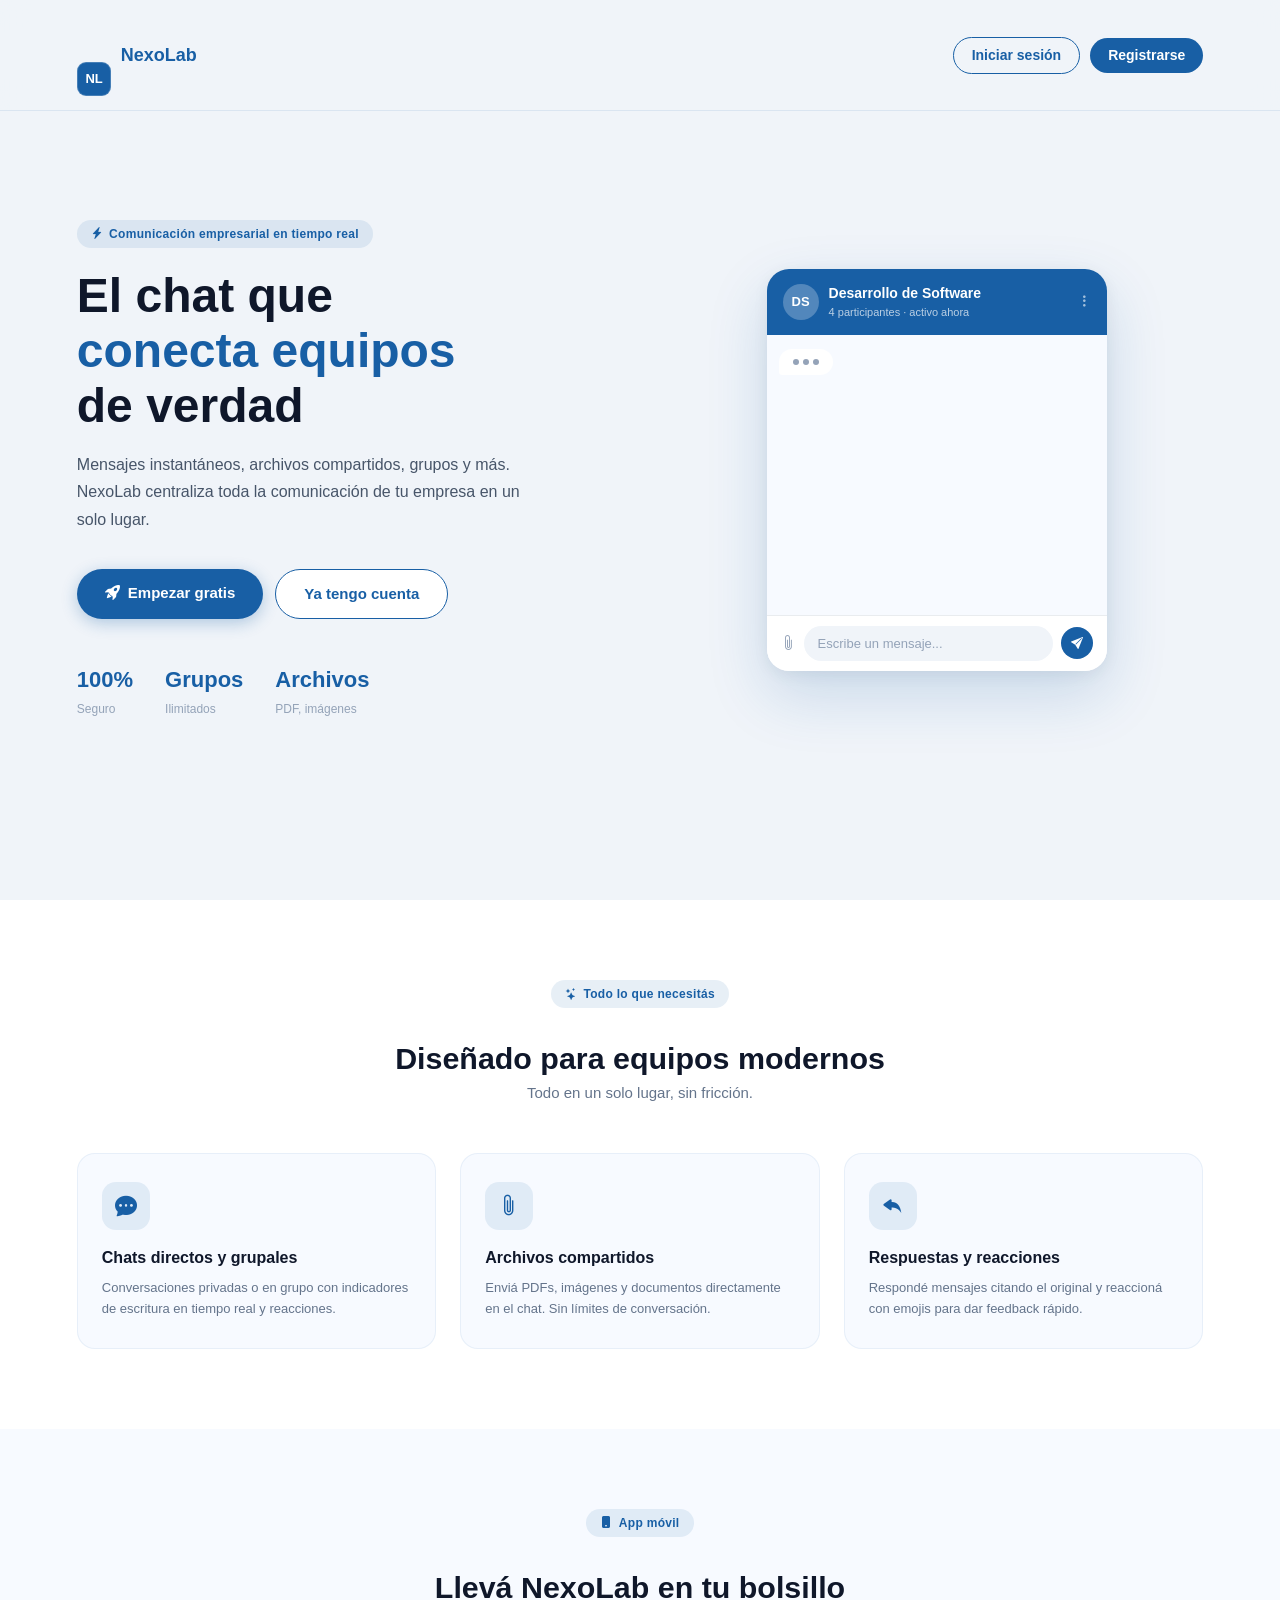
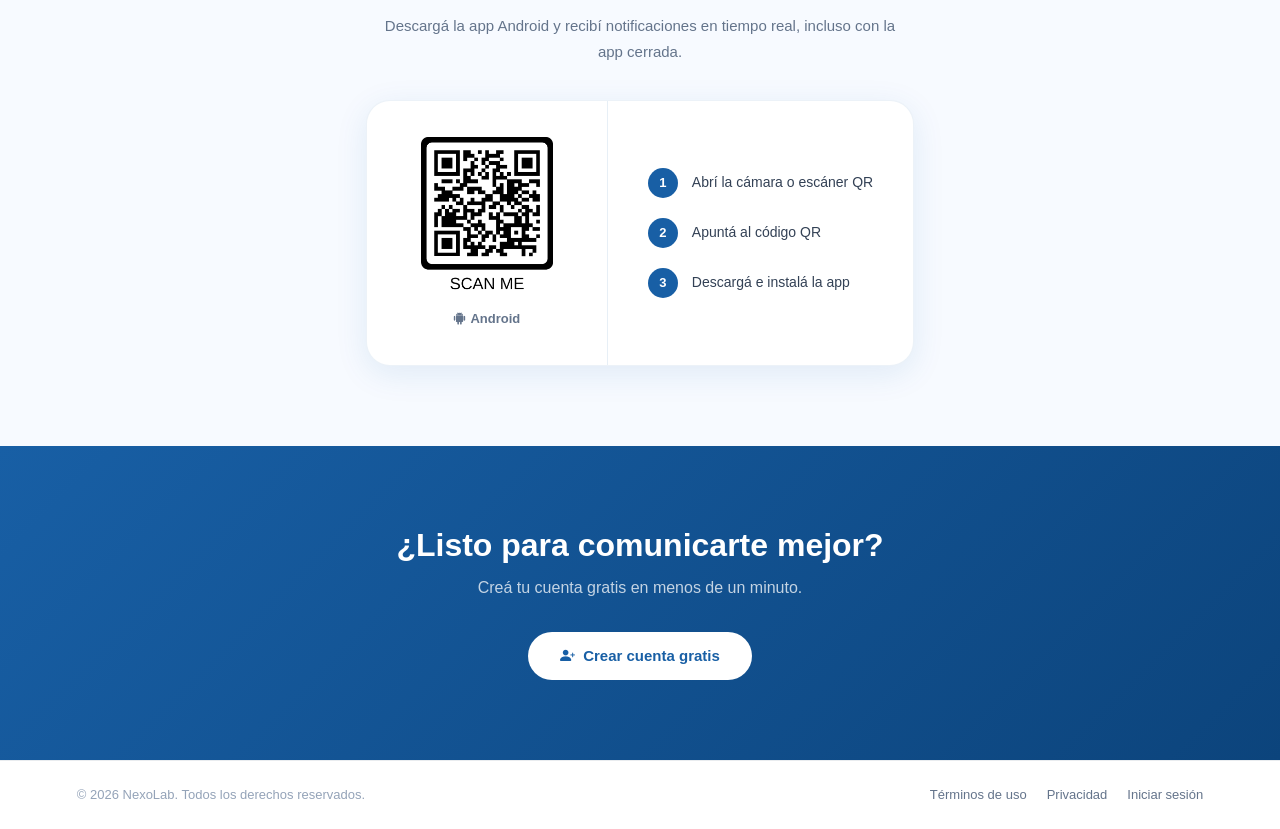
==== commit b15dc2e1: "cab" ====
--- a/index.html
+++ b/index.html
@@ -118,25 +118,21 @@
 
   <!-- Descarga app móvil -->
   <section class="land-mobile">
-    <div class="mobile-inner">
-      <div class="mobile-text">
-        <div class="hero-badge">
-          <i class="bi bi-phone-fill"></i> App móvil
-        </div>
-        <h2 class="mobile-title">Llevá NexoLab en tu bolsillo</h2>
-        <p class="mobile-sub">
-          Escaneá el QR con tu teléfono Android para descargar la app
-          y recibir notificaciones en tiempo real, incluso con la app cerrada.
-        </p>
-        <div class="mobile-steps">
-          <div class="mobile-step"><span>1</span> Abrí la cámara o escáner QR</div>
-          <div class="mobile-step"><span>2</span> Apuntá al código</div>
-          <div class="mobile-step"><span>3</span> Instalá la app y listo</div>
-        </div>
-      </div>
+    <div class="hero-badge hero-badge--center">
+      <i class="bi bi-phone-fill"></i> App móvil
+    </div>
+    <h2 class="mobile-title">Llevá NexoLab en tu bolsillo</h2>
+    <p class="mobile-sub">Descargá la app Android y recibí notificaciones en tiempo real, incluso con la app cerrada.</p>
+    <div class="mobile-card">
       <div class="mobile-qr-wrap">
         <img src="qr-app.png" alt="QR descarga NexoLab" class="qr-img"/>
-        <p class="qr-label"><i class="bi bi-android2 me-1"></i>Android</p>
+        <div class="qr-label"><i class="bi bi-android2 me-1"></i>Android</div>
+      </div>
+      <div class="mobile-divider"></div>
+      <div class="mobile-steps">
+        <div class="mobile-step"><span>1</span>Abrí la cámara o escáner QR</div>
+        <div class="mobile-step"><span>2</span>Apuntá al código QR</div>
+        <div class="mobile-step"><span>3</span>Descargá e instalá la app</div>
       </div>
     </div>
   </section>
--- a/styles.css
+++ b/styles.css
@@ -1650,36 +1650,49 @@
 .feat-desc  { font-size: 13px; color: #64748B; line-height: 1.6; }
 
 /* ── Descarga móvil ──────────────────────────────── */
-.land-mobile { padding: 80px 6%; background: #F7FAFF; }
-.mobile-inner {
-  display: grid; grid-template-columns: 1fr auto;
-  align-items: center; gap: 64px; max-width: 900px; margin: 0 auto;
-}
+.land-mobile {
+  padding: 80px 6%; background: #F7FAFF; text-align: center;
+}
+.hero-badge--center { justify-content: center; }
 .mobile-title {
-  font-size: 1.9rem; font-weight: 800; color: #0F172A;
-  margin: 12px 0 12px;
-}
-.mobile-sub { font-size: 15px; color: #64748B; line-height: 1.7; margin-bottom: 28px; }
-.mobile-steps { display: flex; flex-direction: column; gap: 12px; }
+  font-size: 1.9rem; font-weight: 800; color: #0F172A; margin: 12px 0 8px;
+}
+.mobile-sub {
+  font-size: 15px; color: #64748B; line-height: 1.7;
+  max-width: 520px; margin: 0 auto 36px;
+}
+.mobile-card {
+  display: inline-flex; align-items: center; gap: 0;
+  background: #fff; border-radius: 24px;
+  box-shadow: 0 8px 32px rgba(24,95,165,.10);
+  border: 1px solid rgba(24,95,165,.08);
+  overflow: hidden;
+}
+.mobile-qr-wrap {
+  padding: 36px 40px; text-align: center;
+}
+.qr-img {
+  width: 160px; height: 160px; object-fit: contain; display: block;
+}
+.qr-label {
+  margin-top: 12px; font-size: 13px; color: #64748B; font-weight: 600;
+}
+.mobile-divider {
+  width: 1px; align-self: stretch; background: rgba(24,95,165,.1); flex-shrink: 0;
+}
+.mobile-steps {
+  padding: 36px 40px; display: flex; flex-direction: column;
+  gap: 20px; text-align: left;
+}
 .mobile-step {
-  display: flex; align-items: center; gap: 12px;
+  display: flex; align-items: center; gap: 14px;
   font-size: 14px; color: #334155; font-weight: 500;
 }
 .mobile-step span {
-  width: 28px; height: 28px; border-radius: 50%; flex-shrink: 0;
+  width: 30px; height: 30px; border-radius: 50%; flex-shrink: 0;
   background: var(--primary); color: #fff;
   display: flex; align-items: center; justify-content: center;
   font-size: 13px; font-weight: 700;
-}
-.mobile-qr-wrap { text-align: center; }
-.qr-img {
-  width: 180px; height: 180px; object-fit: contain;
-  border-radius: 16px; border: 1px solid rgba(24,95,165,.12);
-  background: #fff; padding: 12px;
-  box-shadow: 0 4px 20px rgba(24,95,165,.1);
-}
-.qr-label {
-  margin-top: 10px; font-size: 13px; color: #64748B; font-weight: 600;
 }
 
 /* ── CTA ─────────────────────────────────────────── */
@@ -1714,9 +1727,10 @@
   .hero-stats { justify-content: center; }
   .mockup-wrap { display: none; }
   .features-grid { grid-template-columns: 1fr; }
-  .mobile-inner { grid-template-columns: 1fr; text-align: center; gap: 36px; }
-  .mobile-steps { align-items: center; }
-  .mobile-qr-wrap { margin: 0 auto; }
+  .mobile-card { flex-direction: column; }
+  .mobile-divider { width: auto; height: 1px; align-self: stretch; }
+  .mobile-steps { align-items: center; text-align: center; }
+  .mobile-qr-wrap { padding-bottom: 0; }
 }
 
 /* ════════════════════════════════════════════════════════
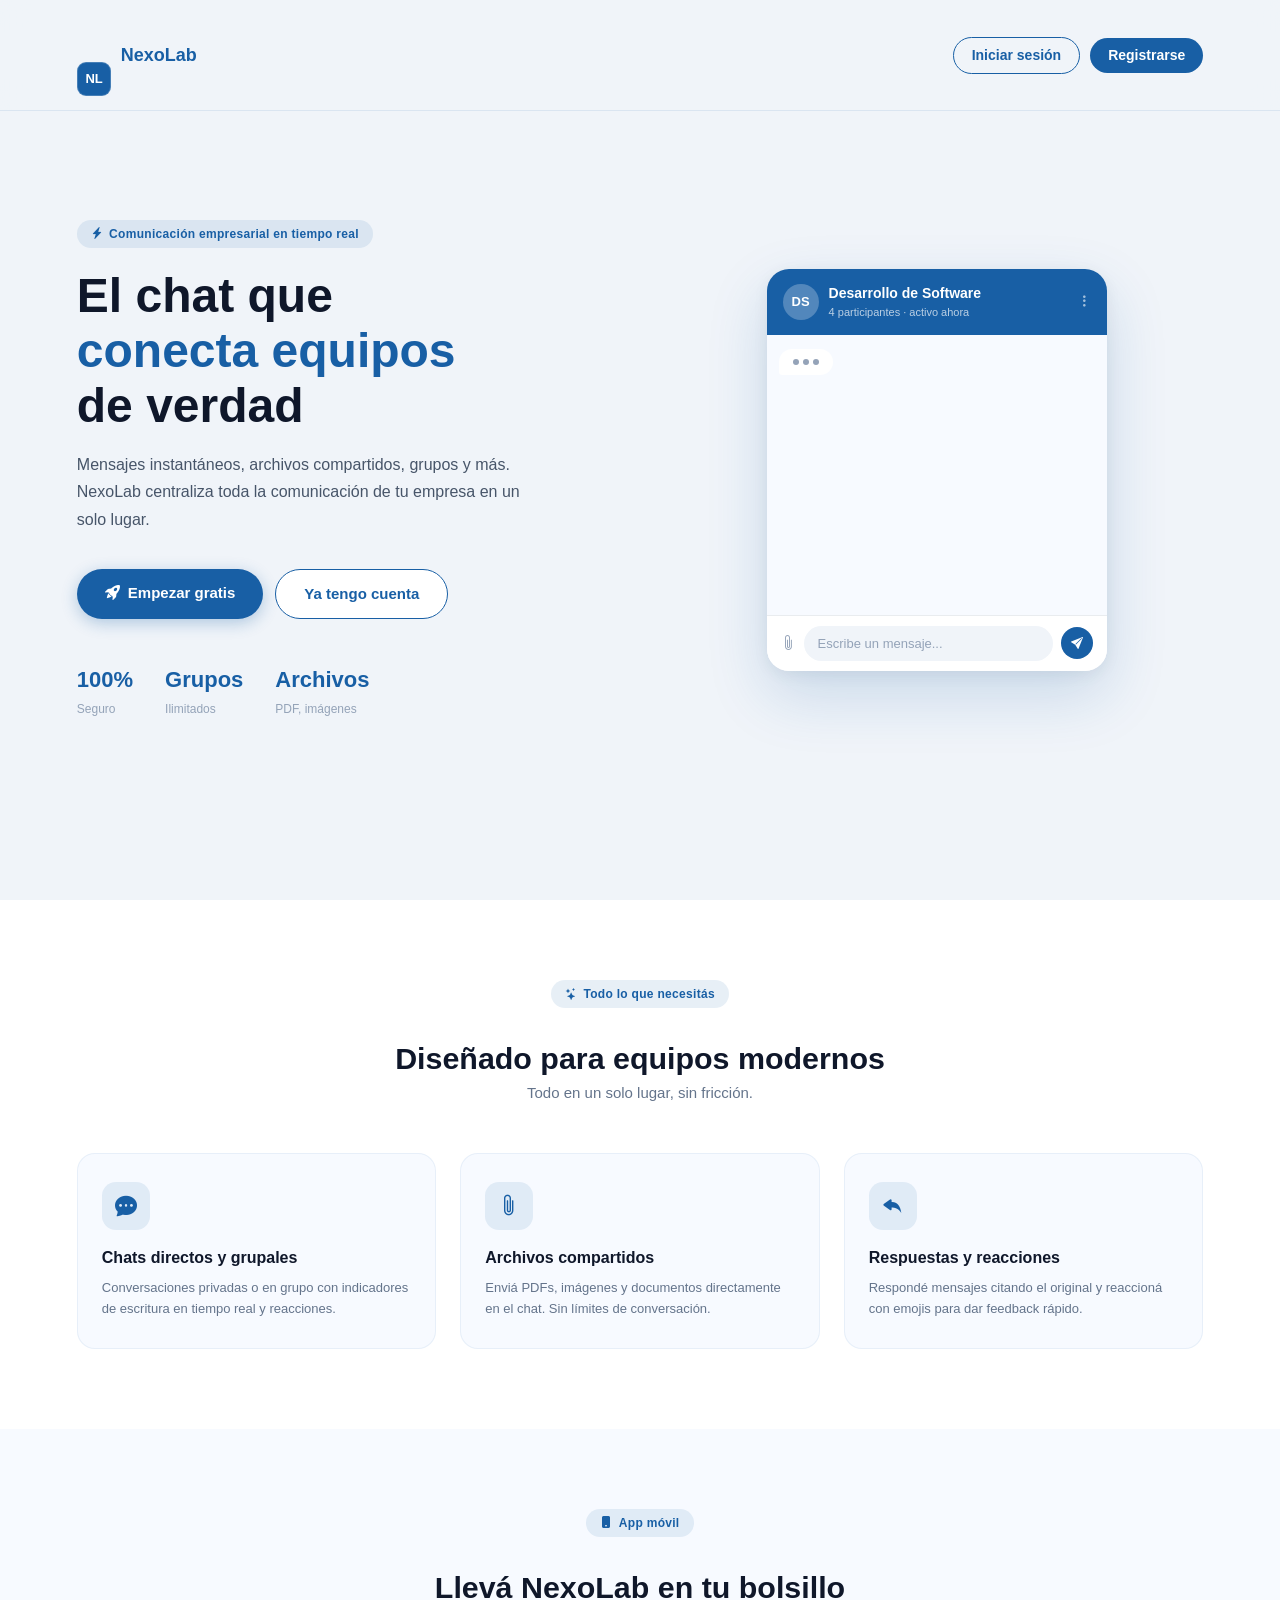
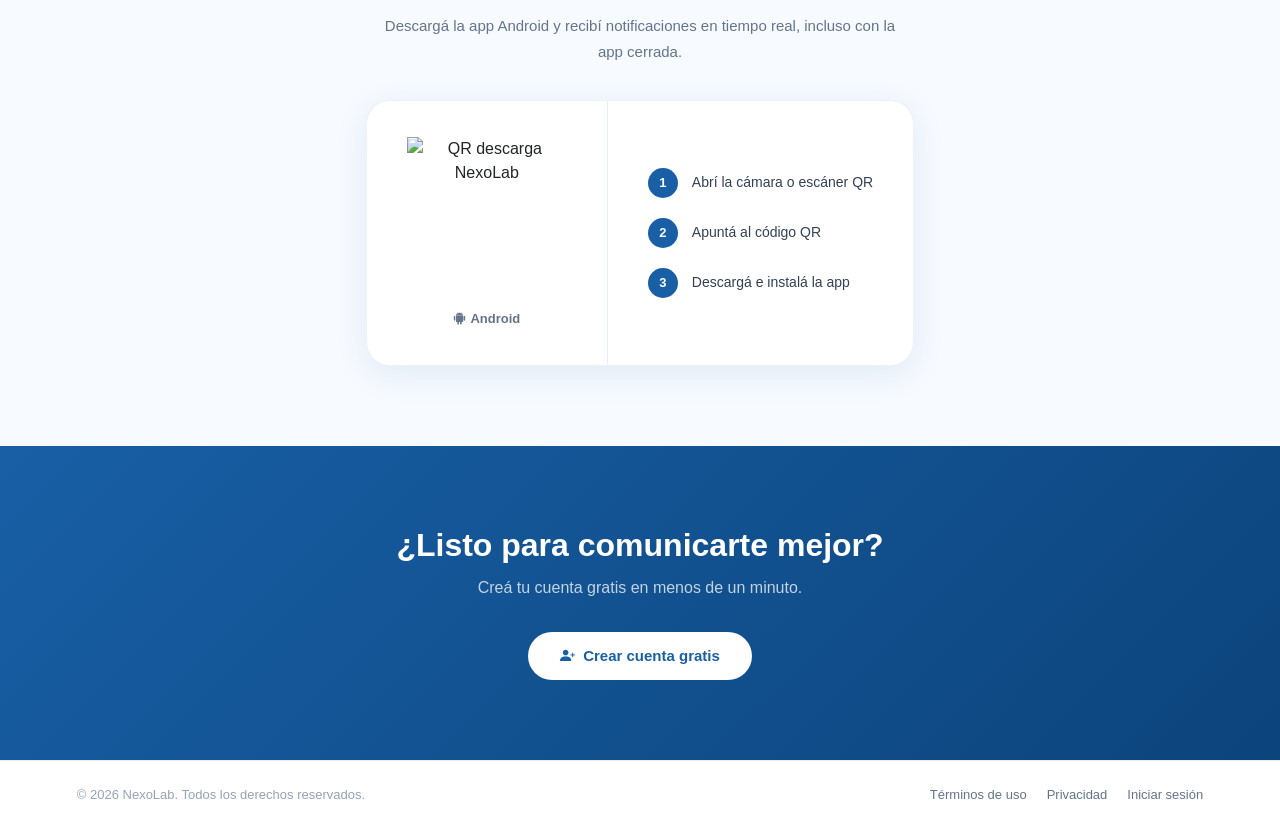
==== commit 71a59e7d: "ca" ====
--- a/index.html
+++ b/index.html
@@ -125,7 +125,7 @@
     <p class="mobile-sub">Descargá la app Android y recibí notificaciones en tiempo real, incluso con la app cerrada.</p>
     <div class="mobile-card">
       <div class="mobile-qr-wrap">
-        <img src="qr-app.png" alt="QR descarga NexoLab" class="qr-img"/>
+        <img src="https://drive.google.com/uc?export=view&id=1Av4-E7FCO6h3jLJFKLV5fqeyI8M88PgF" alt="QR descarga NexoLab" class="qr-img"/>
         <div class="qr-label"><i class="bi bi-android2 me-1"></i>Android</div>
       </div>
       <div class="mobile-divider"></div>
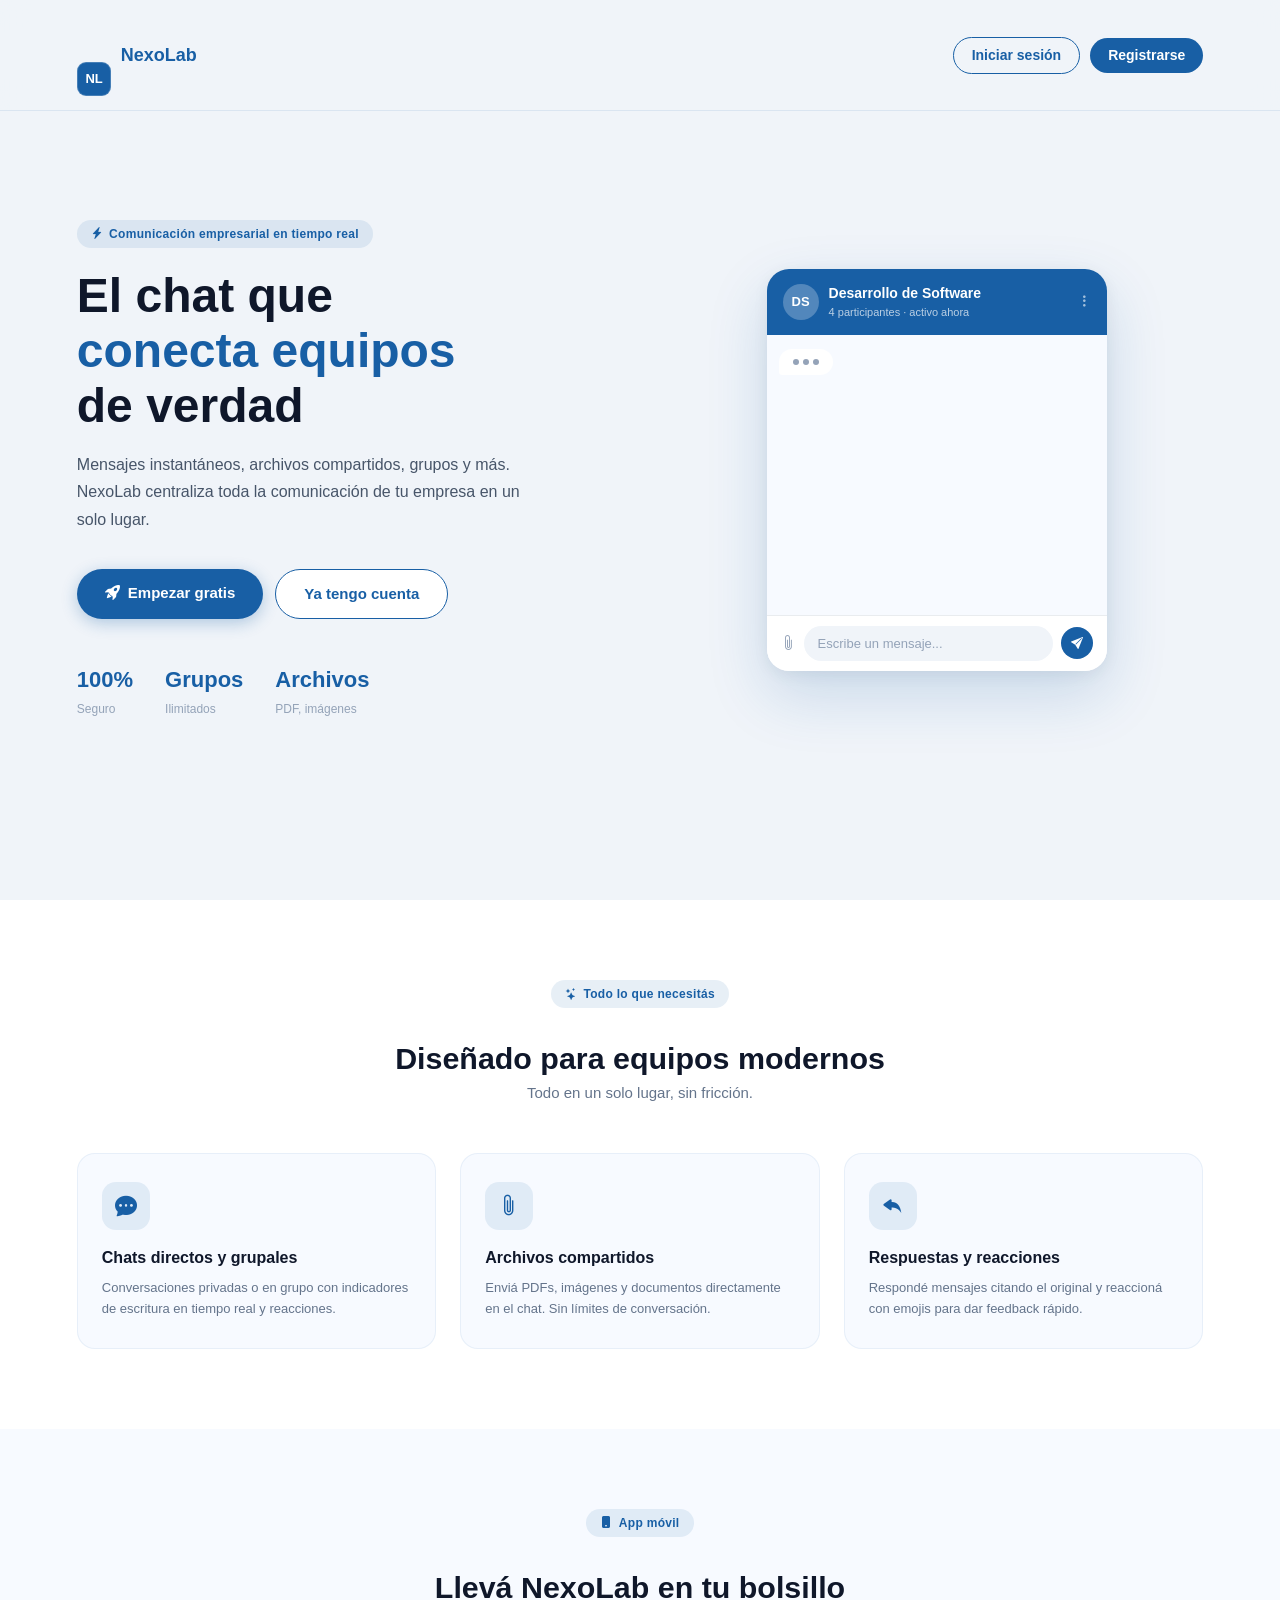
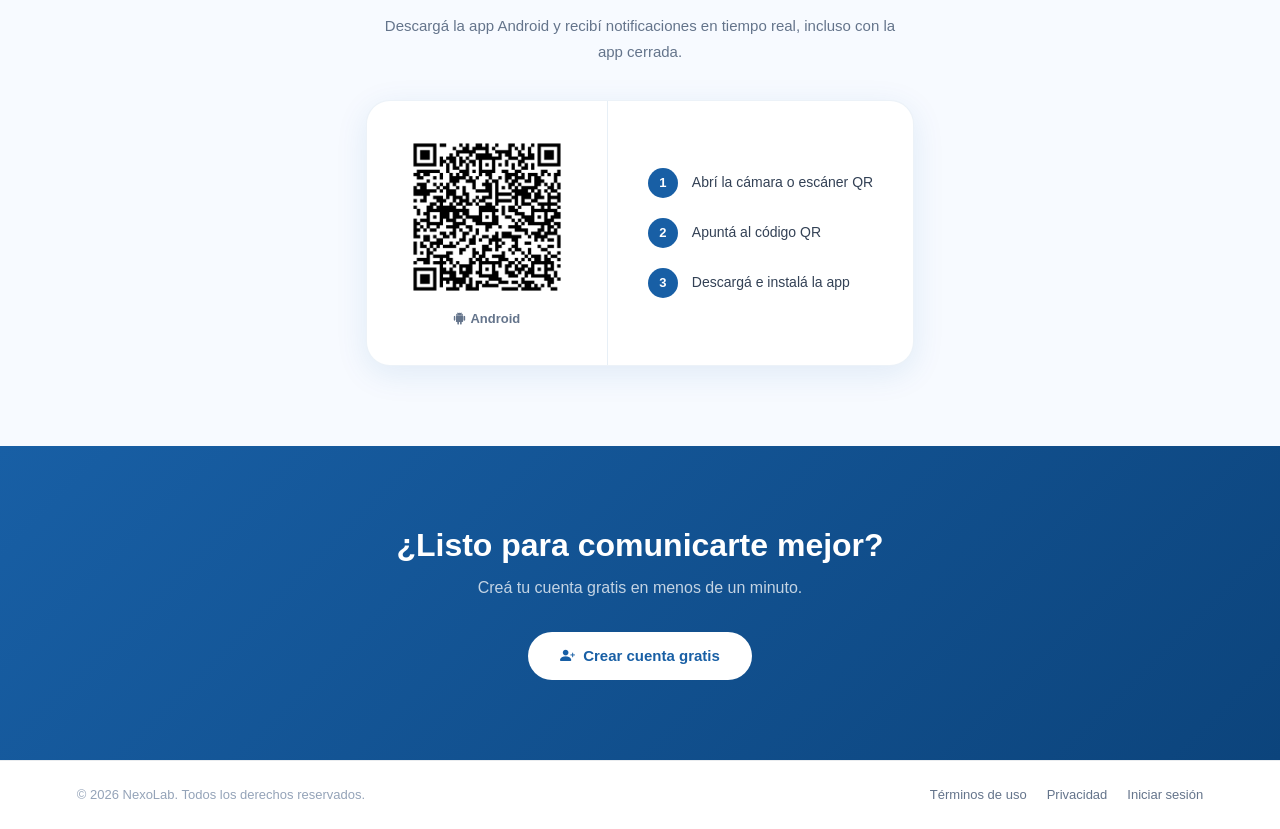
==== commit aa17e947: "haora si LOL XD" ====
--- a/index.html
+++ b/index.html
@@ -125,7 +125,7 @@
     <p class="mobile-sub">Descargá la app Android y recibí notificaciones en tiempo real, incluso con la app cerrada.</p>
     <div class="mobile-card">
       <div class="mobile-qr-wrap">
-        <img src="https://drive.google.com/uc?export=view&id=1Av4-E7FCO6h3jLJFKLV5fqeyI8M88PgF" alt="QR descarga NexoLab" class="qr-img"/>
+        <img src="qr-app.png" alt="QR descarga NexoLab" class="qr-img"/>
         <div class="qr-label"><i class="bi bi-android2 me-1"></i>Android</div>
       </div>
       <div class="mobile-divider"></div>
@@ -159,7 +159,7 @@
   <script src="https://cdn.jsdelivr.net/npm/bootstrap@5.3.2/dist/js/bootstrap.bundle.min.js"></script>
   <script>
     // ── Mockup animado ──────────────────────────────────────
-    const DEMO_MSGS = [
+    const PREVIEW_MSGS = [
       { side:'in',  name:'María G.', ini:'MG', text:'¿Subieron el build nuevo al staging?' },
       { side:'out', text:'Sí, ya está. Probalo con el endpoint /api/v2' },
       { side:'in',  name:'Carlos R.', ini:'CR', text:'Perfecto, lo reviso ahora mismo 👍' },
@@ -200,7 +200,7 @@
     }
 
     function showNext() {
-      if (msgIndex >= DEMO_MSGS.length) {
+      if (msgIndex >= PREVIEW_MSGS.length) {
         // reiniciar ciclo
         animTimeout = setTimeout(() => {
           container.innerHTML = '';
@@ -211,7 +211,7 @@
         return;
       }
 
-      const msg = DEMO_MSGS[msgIndex];
+      const msg = PREVIEW_MSGS[msgIndex];
 
       // Mostrar typing indicator antes del mensaje
       typingEl = createTyping();
--- a/styles.css
+++ b/styles.css
@@ -170,25 +170,35 @@
 }
 
 /* Tarjetas */
+/* Estilos compartidos */
 .conv-card,
 .section-card {
   background: #fff;
-  border-radius: 12px;
-  padding: 14px 16px;
-  border: 0.5px solid #e8e8e8;
-  text-decoration: none;
+  border-radius: 14px;
+  border: 1px solid #e8e8e8;
   color: inherit;
   transition: box-shadow .15s, transform .1s;
 }
 
+/* Tarjeta de conversación — flex horizontal */
+.conv-card {
+  padding: 16px 18px;
+  text-decoration: none;
+  display: flex;
+  align-items: center;
+  gap: 14px;
+  min-width: 0;
+}
 .conv-card:hover {
   box-shadow: 0 4px 16px rgba(24, 95, 165, .1);
   transform: translateY(-1px);
 }
 
+/* Tarjeta de sección (perfil) — columna vertical */
 .section-card {
   overflow: hidden;
   margin-bottom: 12px;
+  padding: 0;
 }
 
 .section-label {
@@ -389,7 +399,7 @@
 }
 
 /* ── Chat ────────────────────────────────────────────────── */
-.chat-navbar { background: var(--primary); padding: 10px 16px; display: flex; align-items: center; gap: 12px; flex-shrink: 0; }
+.chat-navbar { background: var(--primary); padding: 10px 16px; display: flex; align-items: center; gap: 12px; flex-shrink: 0; position: relative; }
 .back-btn { color: var(--primary-light); font-size: 20px; text-decoration: none; }
 .back-btn:hover { color: #fff; }
 .chat-avatar { width: 38px; height: 38px; border-radius: 50%; background: var(--primary-dark); color: var(--primary-light); display: flex; align-items: center; justify-content: center; font-size: 13px; font-weight: 600; flex-shrink: 0; }
@@ -491,21 +501,6 @@
 
 mark.search-hit { background: #FFE566; color: #1a1a2e; border-radius: 2px; padding: 0 1px; }
 .msg-wrap.search-current .bubble { outline: 2px solid #FFD700; outline-offset: 2px; }
-
-/* Banner modo demo */
-.demo-banner {
-  background: #FFF3CD;
-  border-bottom: 1px solid #FFDFA0;
-  padding: 8px 16px;
-  display: flex;
-  align-items: center;
-  gap: 8px;
-  font-size: 12px;
-  color: #7A4F00;
-  flex-shrink: 0;
-}
-.demo-banner i { font-size: 14px; color: #F59E0B; flex-shrink: 0; }
-.demo-banner strong { font-weight: 600; }
 
 /* Emoji picker */
 .emoji-picker {
@@ -549,20 +544,45 @@
   font-size: 12px; font-weight: 600;
 }
 
-.main-layout { max-width: 860px; margin: 24px auto; padding: 0 16px; }
-
+.main-layout {
+  max-width: 720px;
+  width: 100%;
+  margin: 32px auto;
+  padding: 0 20px;
+}
+
+/* Search box */
+.search-box .input-group { border-radius: 12px; overflow: hidden; box-shadow: 0 2px 8px rgba(0,0,0,.06); }
+.search-box .input-group-text { background: #fff; border-color: #e0e0e0; padding: 0 14px; font-size: 18px; }
+.search-box .form-control {
+  border-color: #e0e0e0;
+  padding: 12px 16px;
+  font-size: 15px;
+  height: 48px;
+}
 .search-box .form-control:focus {
   border-color: var(--primary);
   box-shadow: 0 0 0 3px rgba(24,95,165,.12);
 }
 
-.nav-tabs { border-bottom: 1px solid #e0e0e0; }
-.nav-tabs .nav-link { color: #888; border: none; border-bottom: 2px solid transparent; font-size: 14px; }
-.nav-tabs .nav-link.active { color: var(--primary); border-bottom-color: var(--primary); font-weight: 500; background: none; }
-
-.conv-name    { font-size: 15px; font-weight: 500; color: #1a1a2e; }
-.conv-preview { font-size: 13px; color: #888; white-space: nowrap; overflow: hidden; text-overflow: ellipsis; max-width: 260px; }
+.nav-tabs { border-bottom: 1px solid #e0e0e0; margin-top: 4px; }
+.nav-tabs .nav-link { color: #888; border: none; border-bottom: 2px solid transparent; font-size: 14px; padding: 10px 20px; }
+.nav-tabs .nav-link.active { color: var(--primary); border-bottom-color: var(--primary); font-weight: 600; background: none; }
+
+.conv-name    { font-size: 15px; font-weight: 600; color: #1a1a2e; }
+.conv-preview { font-size: 13px; color: #888; white-space: nowrap; overflow: hidden; text-overflow: ellipsis; min-width: 0; flex: 1; }
 .conv-time    { font-size: 11px; color: #aaa; white-space: nowrap; }
+
+/* Responsive */
+@media (max-width: 768px) {
+  .main-layout { margin: 16px auto; padding: 0 12px; }
+  .search-box .form-control { font-size: 14px; height: 44px; }
+  .nav-tabs .nav-link { font-size: 13px; padding: 8px 14px; }
+}
+
+@media (max-width: 480px) {
+  .main-layout { margin: 8px auto; padding: 0 8px; }
+}
 
 /* ── Chat page layout ───────────────────────────────────── */
 body.chat-page { height: 100vh; display: flex; flex-direction: column; overflow: hidden; }
@@ -789,12 +809,23 @@
 body.dark .modal-overlay { background: rgba(0,0,0,.65); }
 
 body.dark .profile-row {
-  border-color: #334155;
+  border-color: #2D3F55;
   color: #E2E8F0;
 }
 body.dark .profile-row:hover { background: #0F172A; }
 
-body.dark .section-label { color: #64748B; }
+body.dark .section-label { color: #94A3B8; font-weight: 600; }
+
+/* Profile dark mode fixes */
+body.dark .section-card {
+  background: #162032 !important;
+  border-color: #2D3F55 !important;
+}
+body.dark .row-label       { color: #E2E8F0 !important; }
+body.dark .row-value       { color: #64748B !important; }
+body.dark .row-icon        { background: rgba(255,255,255,.07) !important; color: #94A3B8 !important; }
+body.dark .row-danger .row-icon  { background: rgba(220,53,69,.15) !important; color: #f87171 !important; }
+body.dark .row-danger .row-label { color: #f87171 !important; }
 
 body.dark .table         { color: #E2E8F0; }
 body.dark .table-thead   { background: #0F172A; }
@@ -1248,6 +1279,14 @@
   color: #0C447C;
   margin-left: auto;
 }
+.btn-kick {
+  color: #dc3545;
+  padding: 2px 6px;
+  background: none;
+  border: none;
+}
+.btn-kick:hover { color: #a71d2a; }
+.chat-search-toggle-btn { color: var(--primary-light) !important; }
 
 /* Vista previa de archivos - Contenedor (arriba del input) */
 .files-preview-container {
@@ -1474,6 +1513,15 @@
 @keyframes toastOut { from { opacity:1; } to   { opacity:0; transform:translateY(-8px); } }
 
 /* ── Footer compartido ───────────────────────────────────── */
+body.conv-page {
+  display: flex;
+  flex-direction: column;
+  min-height: 100vh;
+}
+body.conv-page .main-layout {
+  flex: 1;
+}
+
 .page-footer {
   font-size: 12px;
   background: #fff;
@@ -1834,6 +1882,12 @@
 /* ════════════════════════════════════════════════════════
    PERFIL DE USUARIO  (profile.html)
    ════════════════════════════════════════════════════════ */
+.profile-content {
+  max-width: 560px;
+  margin: 0 auto;
+  padding: 16px;
+}
+
 .profile-header {
   background: var(--primary);
   padding: 28px 20px 32px;
@@ -1882,12 +1936,13 @@
 .profile-row {
   display: flex; align-items: center; gap: 14px;
   padding: 14px 16px;
-  border-bottom: 0.5px solid #f0f0f0;
+  border-bottom: 1px solid #f0f0f0;
   cursor: pointer;
   text-decoration: none;
   color: inherit;
   transition: background .1s;
 }
+body.dark .profile-row { border-bottom-color: #2D3F55; }
 .profile-row:last-child { border-bottom: none; }
 .profile-row:hover { background: #fafafa; }
 .row-icon {
@@ -1937,3 +1992,5 @@
 /* User result cards — name and sub */
 .result-name { font-size: 14px; }
 .result-sub  { font-size: 12px; }
+
+
